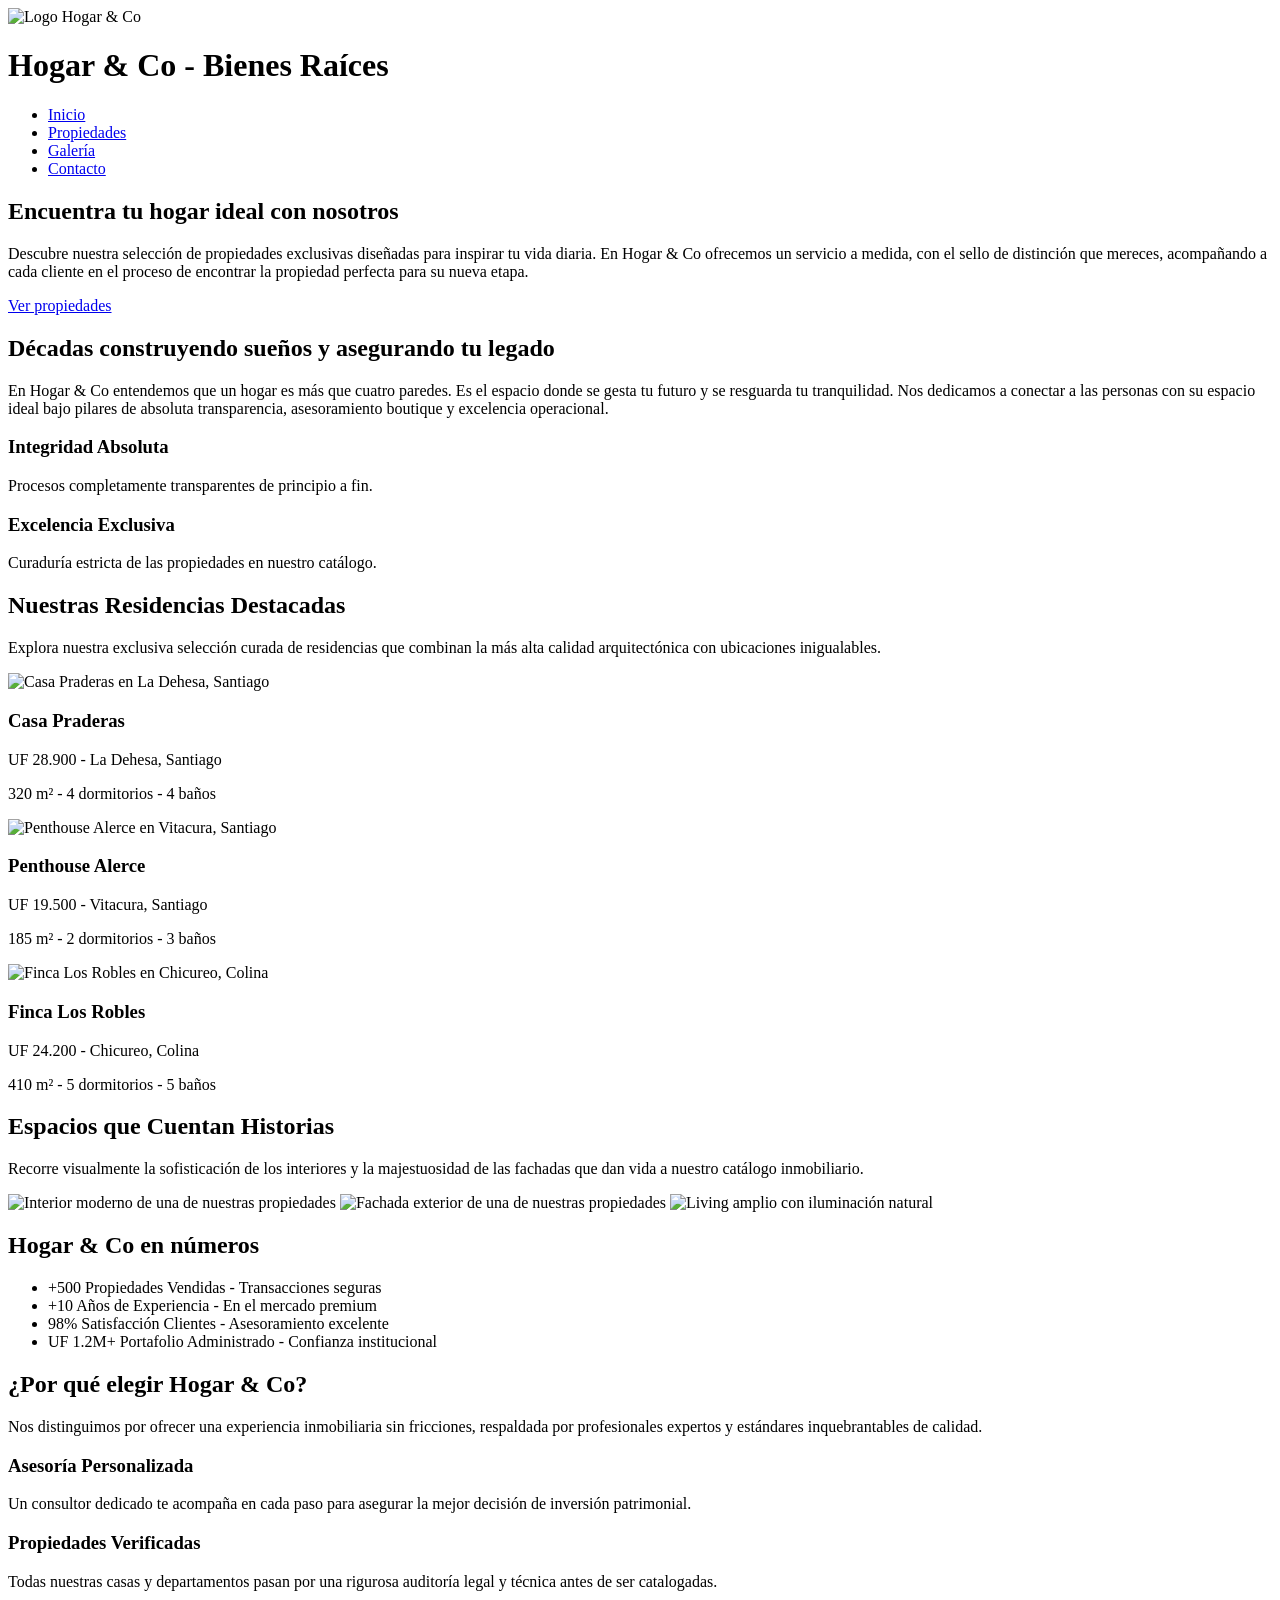
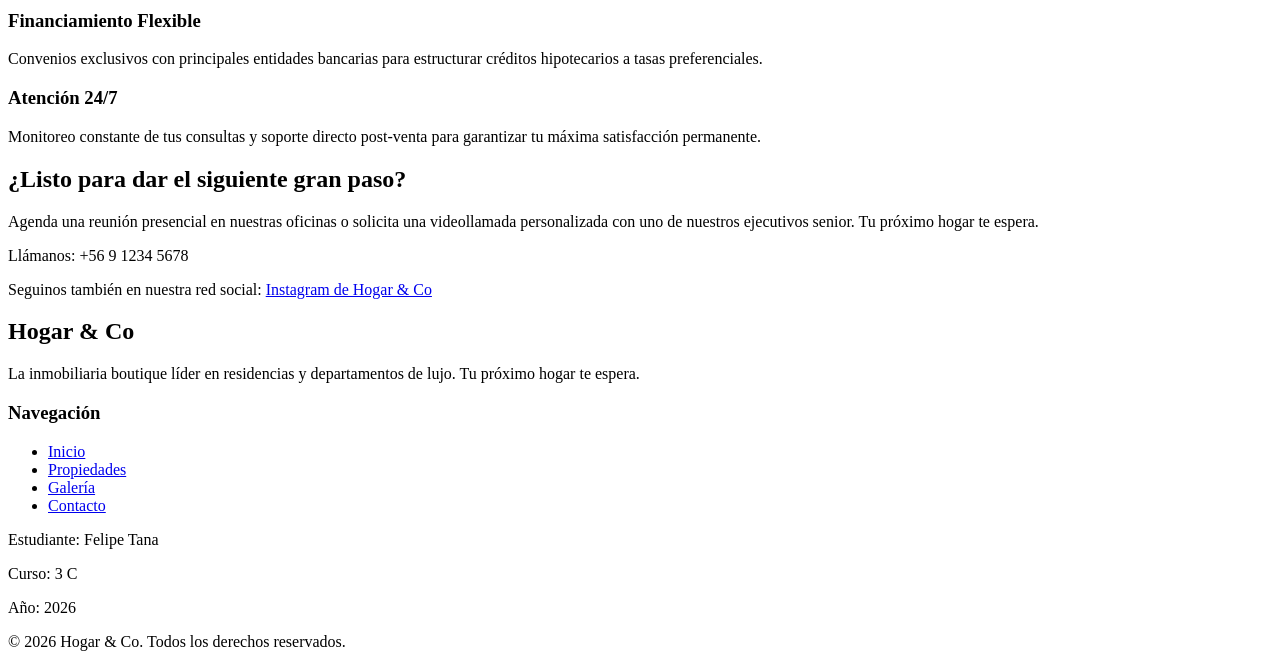
==== index.html @ 3e987c1f "Entrega 2" ====
<!DOCTYPE html>
<html lang="es">
<head>
  <meta charset="UTF-8">
  <meta name="viewport" content="width=device-width, initial-scale=1.0">
  <title>Hogar & Co | Inmobiliaria Boutique</title>
</head>
<body>

  <header>
    <img src="imagenes/logo.png" alt="Logo Hogar & Co">
    <h1>Hogar & Co - Bienes Raíces</h1>

    <nav>
      <ul>
        <li><a href="#presentacion">Inicio</a></li>
        <li><a href="#propiedades">Propiedades</a></li>
        <li><a href="#galeria">Galería</a></li>
        <li><a href="#contacto">Contacto</a></li>
      </ul>
    </nav>
  </header>

  <main>

    <section id="presentacion">
      <h2>Encuentra tu hogar ideal con nosotros</h2>
      <p>
        Descubre nuestra selección de propiedades exclusivas diseñadas para inspirar tu vida diaria.
        En Hogar & Co ofrecemos un servicio a medida, con el sello de distinción que mereces, acompañando
        a cada cliente en el proceso de encontrar la propiedad perfecta para su nueva etapa.
      </p>
      <a href="#propiedades">Ver propiedades</a>
    </section>

    <section id="sobre-nosotros">
      <h2>Décadas construyendo sueños y asegurando tu legado</h2>
      <p>
        En Hogar & Co entendemos que un hogar es más que cuatro paredes. Es el espacio donde se gesta
        tu futuro y se resguarda tu tranquilidad. Nos dedicamos a conectar a las personas con su espacio
        ideal bajo pilares de absoluta transparencia, asesoramiento boutique y excelencia operacional.
      </p>

      <h3>Integridad Absoluta</h3>
      <p>Procesos completamente transparentes de principio a fin.</p>

      <h3>Excelencia Exclusiva</h3>
      <p>Curaduría estricta de las propiedades en nuestro catálogo.</p>
    </section>

    <section id="propiedades">
      <h2>Nuestras Residencias Destacadas</h2>
      <p>Explora nuestra exclusiva selección curada de residencias que combinan la más alta calidad arquitectónica con ubicaciones inigualables.</p>

      <article>
        <img src="imagenes/casa-praderas.jpg" alt="Casa Praderas en La Dehesa, Santiago">
        <h3>Casa Praderas</h3>
        <p>UF 28.900 - La Dehesa, Santiago</p>
        <p>320 m² - 4 dormitorios - 4 baños</p>
      </article>

      <article>
        <img src="imagenes/penthouse-alerce.jpg" alt="Penthouse Alerce en Vitacura, Santiago">
        <h3>Penthouse Alerce</h3>
        <p>UF 19.500 - Vitacura, Santiago</p>
        <p>185 m² - 2 dormitorios - 3 baños</p>
      </article>

      <article>
        <img src="imagenes/finca-los-robles.jpg" alt="Finca Los Robles en Chicureo, Colina">
        <h3>Finca Los Robles</h3>
        <p>UF 24.200 - Chicureo, Colina</p>
        <p>410 m² - 5 dormitorios - 5 baños</p>
      </article>
    </section>

    <section id="galeria">
      <h2>Espacios que Cuentan Historias</h2>
      <p>Recorre visualmente la sofisticación de los interiores y la majestuosidad de las fachadas que dan vida a nuestro catálogo inmobiliario.</p>

      <img src="imagenes/interior-1.jpg" alt="Interior moderno de una de nuestras propiedades">

      <img src="imagenes/fachada-1.jpg" alt="Fachada exterior de una de nuestras propiedades">

      <img src="imagenes/living-1.jpg" alt="Living amplio con iluminación natural">
    </section>

    <section id="datos-destacados">
      <h2>Hogar & Co en números</h2>
      <ul>
        <li>+500 Propiedades Vendidas - Transacciones seguras</li>
        <li>+10 Años de Experiencia - En el mercado premium</li>
        <li>98% Satisfacción Clientes - Asesoramiento excelente</li>
        <li>UF 1.2M+ Portafolio Administrado - Confianza institucional</li>
      </ul>
    </section>

    <section id="por-que-elegirnos">
      <h2>¿Por qué elegir Hogar & Co?</h2>
      <p>Nos distinguimos por ofrecer una experiencia inmobiliaria sin fricciones, respaldada por profesionales expertos y estándares inquebrantables de calidad.</p>

      <h3>Asesoría Personalizada</h3>
      <p>Un consultor dedicado te acompaña en cada paso para asegurar la mejor decisión de inversión patrimonial.</p>

      <h3>Propiedades Verificadas</h3>
      <p>Todas nuestras casas y departamentos pasan por una rigurosa auditoría legal y técnica antes de ser catalogadas.</p>

      <h3>Financiamiento Flexible</h3>
      <p>Convenios exclusivos con principales entidades bancarias para estructurar créditos hipotecarios a tasas preferenciales.</p>

      <h3>Atención 24/7</h3>
      <p>Monitoreo constante de tus consultas y soporte directo post-venta para garantizar tu máxima satisfacción permanente.</p>
    </section>

    <section id="contacto">
      <h2>¿Listo para dar el siguiente gran paso?</h2>
      <p>Agenda una reunión presencial en nuestras oficinas o solicita una videollamada personalizada con uno de nuestros ejecutivos senior. Tu próximo hogar te espera.</p>
      <p>Llámanos: +56 9 1234 5678</p>

      <p>Seguinos también en nuestra red social: <a href="https://www.instagram.com" target="_blank">Instagram de Hogar & Co</a></p>
    </section>

  </main>

  <footer>
    <h2>Hogar & Co</h2>
    <p>La inmobiliaria boutique líder en residencias y departamentos de lujo. Tu próximo hogar te espera.</p>

    <nav>
      <h3>Navegación</h3>
      <ul>
        <li><a href="#presentacion">Inicio</a></li>
        <li><a href="#propiedades">Propiedades</a></li>
        <li><a href="#galeria">Galería</a></li>
        <li><a href="#contacto">Contacto</a></li>
      </ul>
    </nav>

    <p>Estudiante: Felipe Tana</p>
    <p>Curso: 3 C</p>
    <p>Año: 2026</p>

    <p>&copy; 2026 Hogar & Co. Todos los derechos reservados.</p>
  </footer>

</body>
</html>
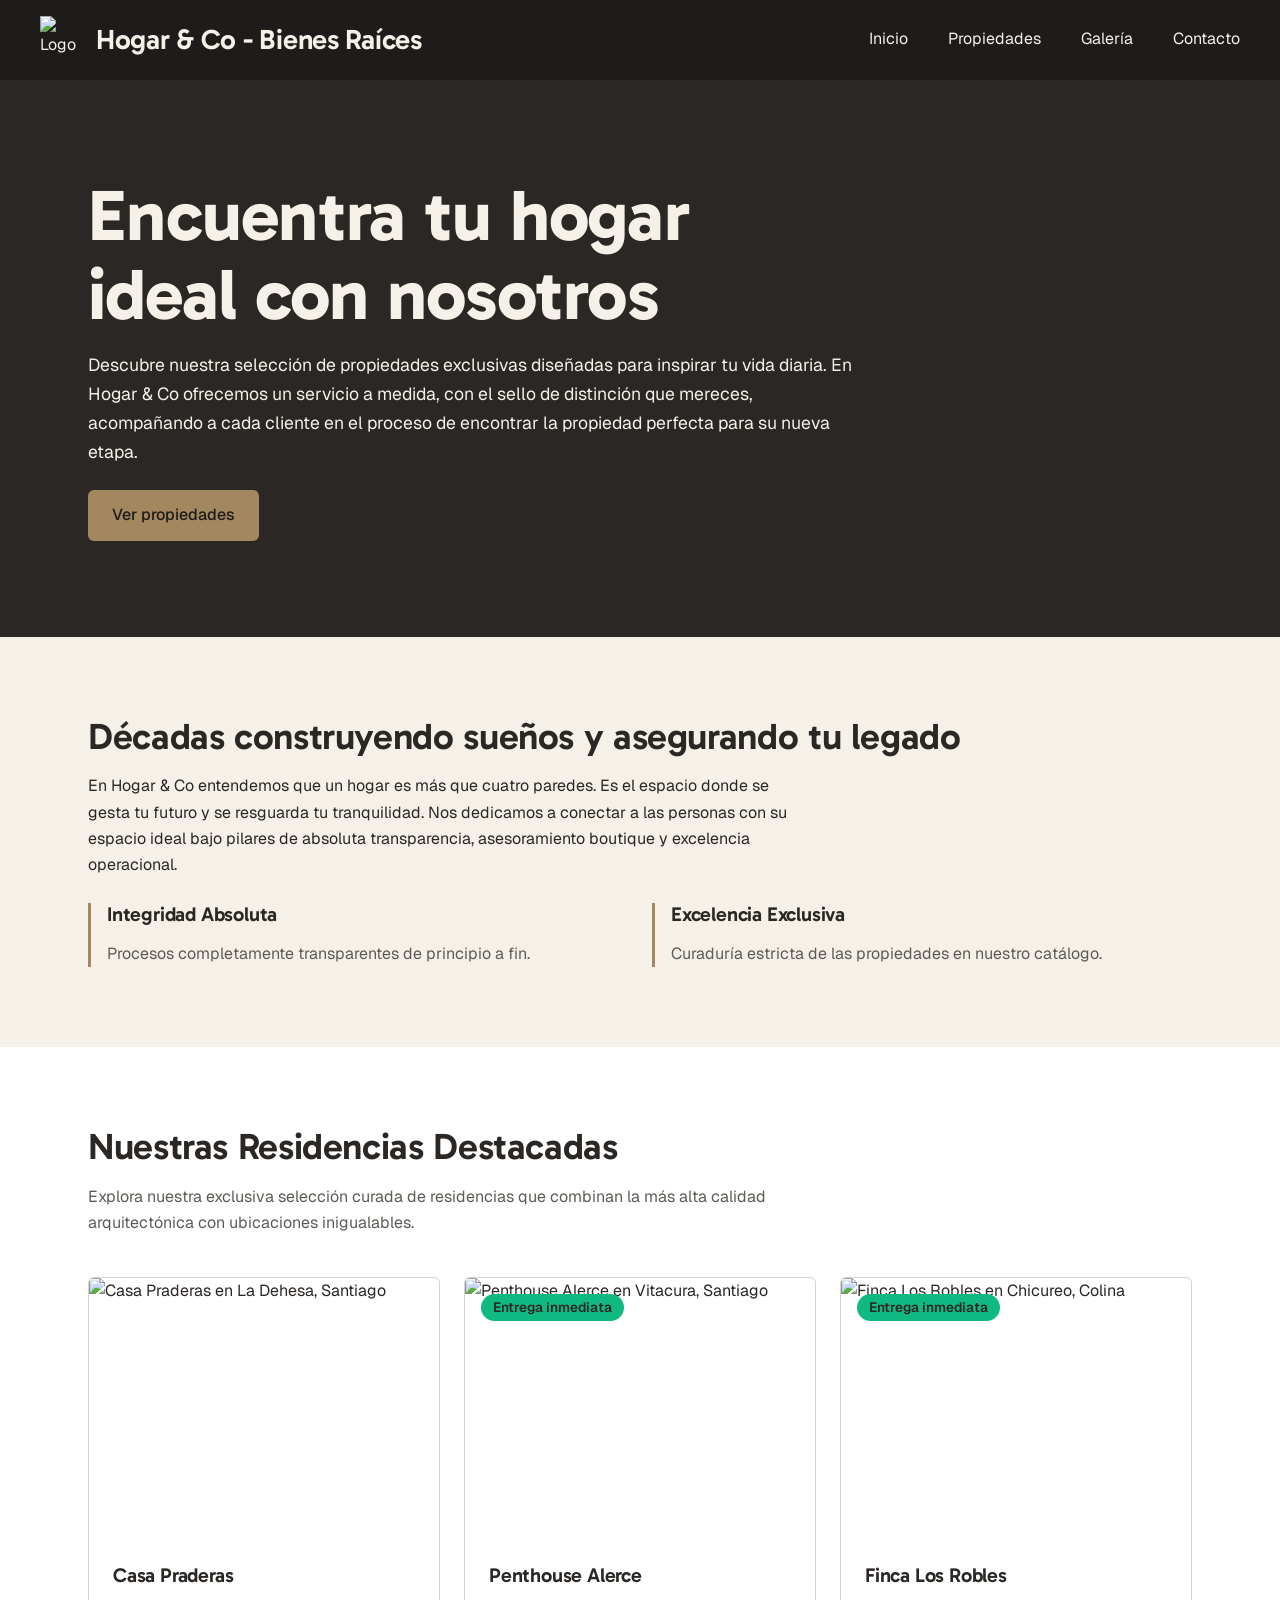
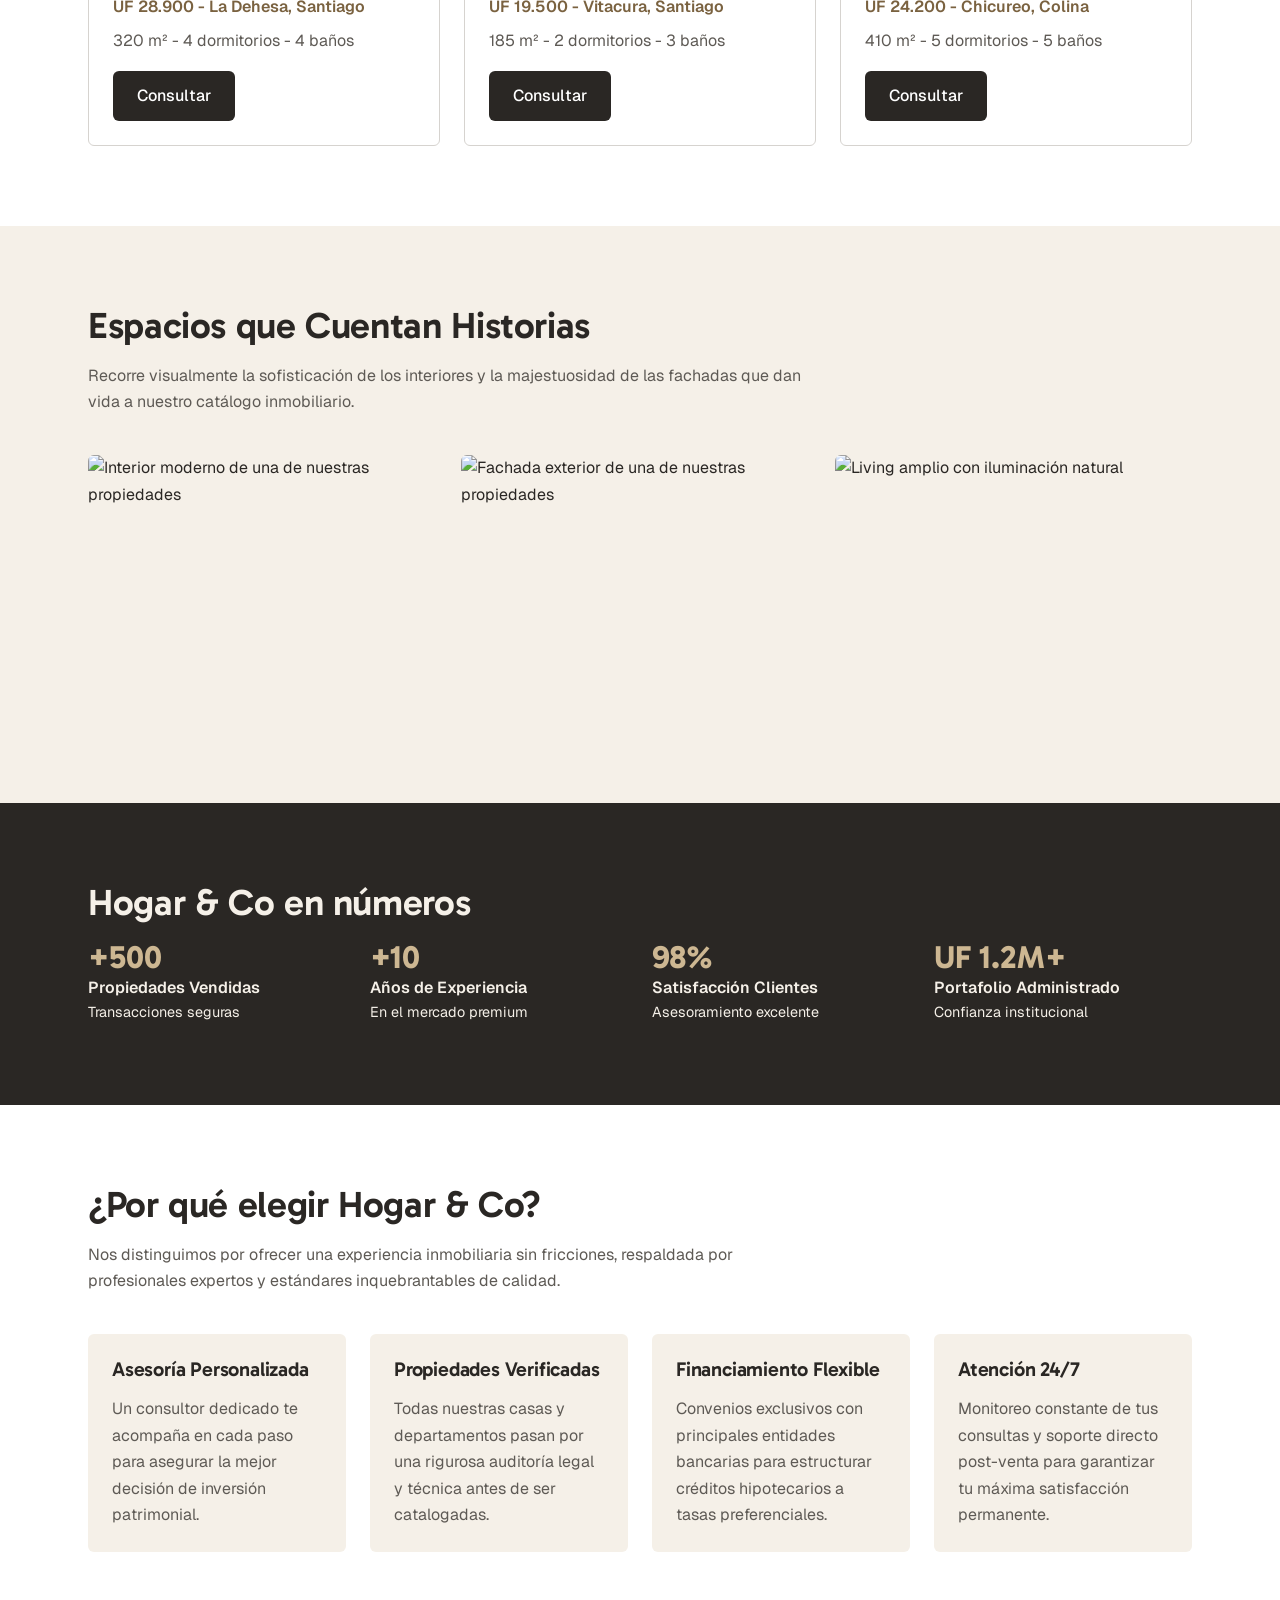
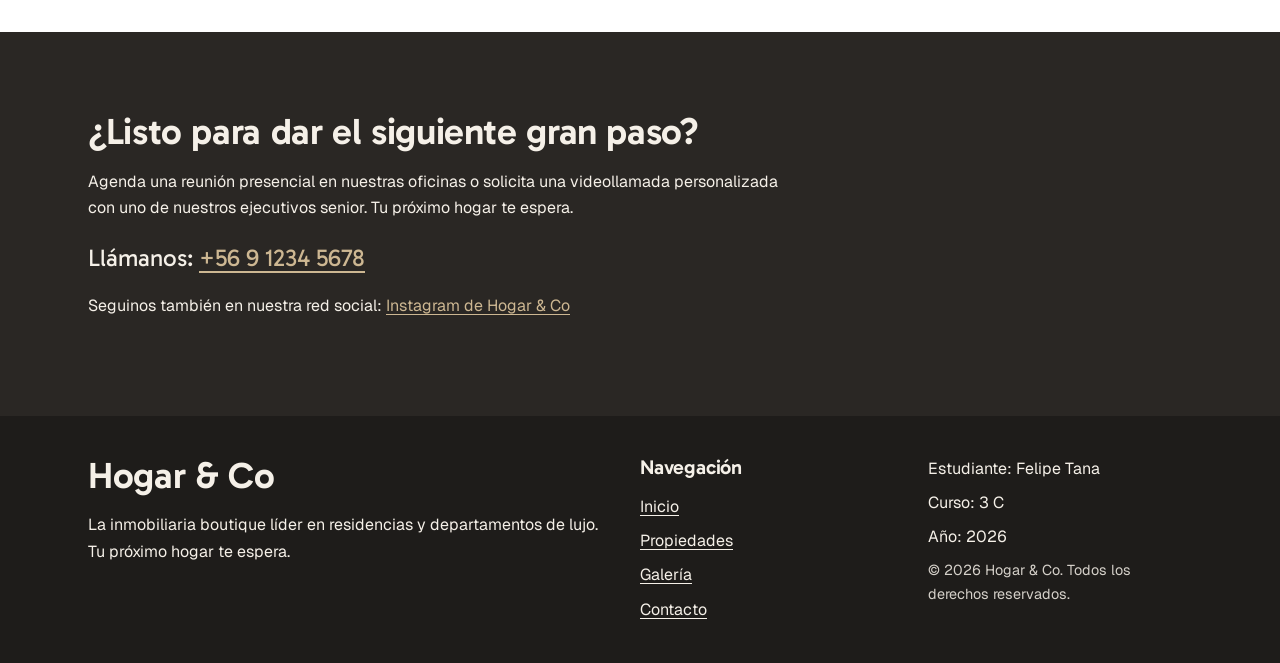
==== commit ad96449d: "Entrega 3 sitio web" ====
--- a/index.html
+++ b/index.html
@@ -4,143 +4,212 @@
   <meta charset="UTF-8">
   <meta name="viewport" content="width=device-width, initial-scale=1.0">
   <title>Hogar & Co | Inmobiliaria Boutique</title>
+  <link rel="stylesheet" href="styles.css">
 </head>
 <body>
 
-  <header>
-    <img src="imagenes/logo.png" alt="Logo Hogar & Co">
-    <h1>Hogar & Co - Bienes Raíces</h1>
-
-    <nav>
-      <ul>
-        <li><a href="#presentacion">Inicio</a></li>
-        <li><a href="#propiedades">Propiedades</a></li>
-        <li><a href="#galeria">Galería</a></li>
-        <li><a href="#contacto">Contacto</a></li>
+  <header class="site-header">
+    <div class="site-header__brand">
+      <img class="site-header__logo" src="imagenes/logo.png" alt="Logo Hogar & Co">
+      <h1 class="site-header__title">Hogar & Co - Bienes Raíces</h1>
+    </div>
+
+    <nav class="nav" aria-label="Principal">
+      <ul class="nav__list">
+        <li><a class="nav__link" href="#presentacion">Inicio</a></li>
+        <li><a class="nav__link" href="#propiedades">Propiedades</a></li>
+        <li><a class="nav__link" href="#galeria">Galería</a></li>
+        <li><a class="nav__link" href="#contacto">Contacto</a></li>
       </ul>
     </nav>
   </header>
 
   <main>
 
-    <section id="presentacion">
-      <h2>Encuentra tu hogar ideal con nosotros</h2>
-      <p>
-        Descubre nuestra selección de propiedades exclusivas diseñadas para inspirar tu vida diaria.
-        En Hogar & Co ofrecemos un servicio a medida, con el sello de distinción que mereces, acompañando
-        a cada cliente en el proceso de encontrar la propiedad perfecta para su nueva etapa.
-      </p>
-      <a href="#propiedades">Ver propiedades</a>
-    </section>
-
-    <section id="sobre-nosotros">
-      <h2>Décadas construyendo sueños y asegurando tu legado</h2>
-      <p>
-        En Hogar & Co entendemos que un hogar es más que cuatro paredes. Es el espacio donde se gesta
-        tu futuro y se resguarda tu tranquilidad. Nos dedicamos a conectar a las personas con su espacio
-        ideal bajo pilares de absoluta transparencia, asesoramiento boutique y excelencia operacional.
-      </p>
-
-      <h3>Integridad Absoluta</h3>
-      <p>Procesos completamente transparentes de principio a fin.</p>
-
-      <h3>Excelencia Exclusiva</h3>
-      <p>Curaduría estricta de las propiedades en nuestro catálogo.</p>
-    </section>
-
-    <section id="propiedades">
-      <h2>Nuestras Residencias Destacadas</h2>
-      <p>Explora nuestra exclusiva selección curada de residencias que combinan la más alta calidad arquitectónica con ubicaciones inigualables.</p>
-
-      <article>
-        <img src="imagenes/casa-praderas.jpg" alt="Casa Praderas en La Dehesa, Santiago">
-        <h3>Casa Praderas</h3>
-        <p>UF 28.900 - La Dehesa, Santiago</p>
-        <p>320 m² - 4 dormitorios - 4 baños</p>
-      </article>
-
-      <article>
-        <img src="imagenes/penthouse-alerce.jpg" alt="Penthouse Alerce en Vitacura, Santiago">
-        <h3>Penthouse Alerce</h3>
-        <p>UF 19.500 - Vitacura, Santiago</p>
-        <p>185 m² - 2 dormitorios - 3 baños</p>
-      </article>
-
-      <article>
-        <img src="imagenes/finca-los-robles.jpg" alt="Finca Los Robles en Chicureo, Colina">
-        <h3>Finca Los Robles</h3>
-        <p>UF 24.200 - Chicureo, Colina</p>
-        <p>410 m² - 5 dormitorios - 5 baños</p>
-      </article>
-    </section>
-
-    <section id="galeria">
-      <h2>Espacios que Cuentan Historias</h2>
-      <p>Recorre visualmente la sofisticación de los interiores y la majestuosidad de las fachadas que dan vida a nuestro catálogo inmobiliario.</p>
-
-      <img src="imagenes/interior-1.jpg" alt="Interior moderno de una de nuestras propiedades">
-
-      <img src="imagenes/fachada-1.jpg" alt="Fachada exterior de una de nuestras propiedades">
-
-      <img src="imagenes/living-1.jpg" alt="Living amplio con iluminación natural">
-    </section>
-
-    <section id="datos-destacados">
-      <h2>Hogar & Co en números</h2>
-      <ul>
-        <li>+500 Propiedades Vendidas - Transacciones seguras</li>
-        <li>+10 Años de Experiencia - En el mercado premium</li>
-        <li>98% Satisfacción Clientes - Asesoramiento excelente</li>
-        <li>UF 1.2M+ Portafolio Administrado - Confianza institucional</li>
-      </ul>
-    </section>
-
-    <section id="por-que-elegirnos">
-      <h2>¿Por qué elegir Hogar & Co?</h2>
-      <p>Nos distinguimos por ofrecer una experiencia inmobiliaria sin fricciones, respaldada por profesionales expertos y estándares inquebrantables de calidad.</p>
-
-      <h3>Asesoría Personalizada</h3>
-      <p>Un consultor dedicado te acompaña en cada paso para asegurar la mejor decisión de inversión patrimonial.</p>
-
-      <h3>Propiedades Verificadas</h3>
-      <p>Todas nuestras casas y departamentos pasan por una rigurosa auditoría legal y técnica antes de ser catalogadas.</p>
-
-      <h3>Financiamiento Flexible</h3>
-      <p>Convenios exclusivos con principales entidades bancarias para estructurar créditos hipotecarios a tasas preferenciales.</p>
-
-      <h3>Atención 24/7</h3>
-      <p>Monitoreo constante de tus consultas y soporte directo post-venta para garantizar tu máxima satisfacción permanente.</p>
-    </section>
-
-    <section id="contacto">
-      <h2>¿Listo para dar el siguiente gran paso?</h2>
-      <p>Agenda una reunión presencial en nuestras oficinas o solicita una videollamada personalizada con uno de nuestros ejecutivos senior. Tu próximo hogar te espera.</p>
-      <p>Llámanos: +56 9 1234 5678</p>
-
-      <p>Seguinos también en nuestra red social: <a href="https://www.instagram.com" target="_blank">Instagram de Hogar & Co</a></p>
+    <section class="hero" id="presentacion">
+      <div class="container">
+        <h2 class="hero__title">Encuentra tu hogar ideal con nosotros</h2>
+        <p class="hero__text">
+          Descubre nuestra selección de propiedades exclusivas diseñadas para inspirar tu vida diaria.
+          En Hogar & Co ofrecemos un servicio a medida, con el sello de distinción que mereces, acompañando
+          a cada cliente en el proceso de encontrar la propiedad perfecta para su nueva etapa.
+        </p>
+        <a class="btn btn--accent" href="#propiedades">Ver propiedades</a>
+      </div>
+    </section>
+
+    <section class="section" id="sobre-nosotros">
+      <div class="container">
+        <h2>Décadas construyendo sueños y asegurando tu legado</h2>
+        <p>
+          En Hogar & Co entendemos que un hogar es más que cuatro paredes. Es el espacio donde se gesta
+          tu futuro y se resguarda tu tranquilidad. Nos dedicamos a conectar a las personas con su espacio
+          ideal bajo pilares de absoluta transparencia, asesoramiento boutique y excelencia operacional.
+        </p>
+
+        <div class="values">
+          <div class="values__item">
+            <h3>Integridad Absoluta</h3>
+            <p>Procesos completamente transparentes de principio a fin.</p>
+          </div>
+          <div class="values__item">
+            <h3>Excelencia Exclusiva</h3>
+            <p>Curaduría estricta de las propiedades en nuestro catálogo.</p>
+          </div>
+        </div>
+      </div>
+    </section>
+
+    <section class="section section--alt" id="propiedades">
+      <div class="container">
+        <h2>Nuestras Residencias Destacadas</h2>
+        <p class="section__intro">Explora nuestra exclusiva selección curada de residencias que combinan la más alta calidad arquitectónica con ubicaciones inigualables.</p>
+
+        <div class="card-grid">
+          <article class="card">
+            <div class="card__media">
+              <img class="card__image" src="imagenes/casa-praderas.jpg" alt="Casa Praderas en La Dehesa, Santiago">
+            </div>
+            <div class="card__body">
+              <h3 class="card__title">Casa Praderas</h3>
+              <p class="card__price">UF 28.900 - La Dehesa, Santiago</p>
+              <p class="card__details">320 m² - 4 dormitorios - 4 baños</p>
+              <a class="btn card__link" href="#contacto">Consultar</a>
+            </div>
+          </article>
+
+          <article class="card">
+            <div class="card__media">
+              <img class="card__image" src="imagenes/penthouse-alerce.jpg" alt="Penthouse Alerce en Vitacura, Santiago">
+              <span class="badge">Entrega inmediata</span>
+            </div>
+            <div class="card__body">
+              <h3 class="card__title">Penthouse Alerce</h3>
+              <p class="card__price">UF 19.500 - Vitacura, Santiago</p>
+              <p class="card__details">185 m² - 2 dormitorios - 3 baños</p>
+              <a class="btn card__link" href="#contacto">Consultar</a>
+            </div>
+          </article>
+
+          <article class="card">
+            <div class="card__media">
+              <img class="card__image" src="imagenes/finca-los-robles.jpg" alt="Finca Los Robles en Chicureo, Colina">
+              <span class="badge">Entrega inmediata</span>
+            </div>
+            <div class="card__body">
+              <h3 class="card__title">Finca Los Robles</h3>
+              <p class="card__price">UF 24.200 - Chicureo, Colina</p>
+              <p class="card__details">410 m² - 5 dormitorios - 5 baños</p>
+              <a class="btn card__link" href="#contacto">Consultar</a>
+            </div>
+          </article>
+        </div>
+      </div>
+    </section>
+
+    <section class="section" id="galeria">
+      <div class="container">
+        <h2>Espacios que Cuentan Historias</h2>
+        <p class="section__intro">Recorre visualmente la sofisticación de los interiores y la majestuosidad de las fachadas que dan vida a nuestro catálogo inmobiliario.</p>
+
+        <div class="gallery">
+          <img class="gallery__image" src="imagenes/interior-1.jpg" alt="Interior moderno de una de nuestras propiedades">
+          <img class="gallery__image" src="imagenes/fachada-1.jpg" alt="Fachada exterior de una de nuestras propiedades">
+          <img class="gallery__image" src="imagenes/living-1.jpg" alt="Living amplio con iluminación natural">
+        </div>
+      </div>
+    </section>
+
+    <section class="section section--dark" id="datos-destacados">
+      <div class="container">
+        <h2>Hogar & Co en números</h2>
+        <ul class="stats">
+          <li>
+            <span class="stats__number">+500</span>
+            <span class="stats__label">Propiedades Vendidas</span>
+            <span class="stats__text">Transacciones seguras</span>
+          </li>
+          <li>
+            <span class="stats__number">+10</span>
+            <span class="stats__label">Años de Experiencia</span>
+            <span class="stats__text">En el mercado premium</span>
+          </li>
+          <li>
+            <span class="stats__number">98%</span>
+            <span class="stats__label">Satisfacción Clientes</span>
+            <span class="stats__text">Asesoramiento excelente</span>
+          </li>
+          <li>
+            <span class="stats__number">UF 1.2M+</span>
+            <span class="stats__label">Portafolio Administrado</span>
+            <span class="stats__text">Confianza institucional</span>
+          </li>
+        </ul>
+      </div>
+    </section>
+
+    <section class="section section--alt" id="por-que-elegirnos">
+      <div class="container">
+        <h2>¿Por qué elegir Hogar & Co?</h2>
+        <p class="section__intro">Nos distinguimos por ofrecer una experiencia inmobiliaria sin fricciones, respaldada por profesionales expertos y estándares inquebrantables de calidad.</p>
+
+        <div class="features">
+          <div class="features__item">
+            <h3>Asesoría Personalizada</h3>
+            <p>Un consultor dedicado te acompaña en cada paso para asegurar la mejor decisión de inversión patrimonial.</p>
+          </div>
+          <div class="features__item">
+            <h3>Propiedades Verificadas</h3>
+            <p>Todas nuestras casas y departamentos pasan por una rigurosa auditoría legal y técnica antes de ser catalogadas.</p>
+          </div>
+          <div class="features__item">
+            <h3>Financiamiento Flexible</h3>
+            <p>Convenios exclusivos con principales entidades bancarias para estructurar créditos hipotecarios a tasas preferenciales.</p>
+          </div>
+          <div class="features__item">
+            <h3>Atención 24/7</h3>
+            <p>Monitoreo constante de tus consultas y soporte directo post-venta para garantizar tu máxima satisfacción permanente.</p>
+          </div>
+        </div>
+      </div>
+    </section>
+
+    <section class="section section--dark" id="contacto">
+      <div class="container">
+        <h2>¿Listo para dar el siguiente gran paso?</h2>
+        <p>Agenda una reunión presencial en nuestras oficinas o solicita una videollamada personalizada con uno de nuestros ejecutivos senior. Tu próximo hogar te espera.</p>
+        <p class="contact__phone">Llámanos: <a href="tel:+56912345678">+56 9 1234 5678</a></p>
+
+        <p>Seguinos también en nuestra red social: <a href="https://www.instagram.com" target="_blank" rel="noopener">Instagram de Hogar & Co</a></p>
+      </div>
     </section>
 
   </main>
 
-  <footer>
-    <h2>Hogar & Co</h2>
-    <p>La inmobiliaria boutique líder en residencias y departamentos de lujo. Tu próximo hogar te espera.</p>
-
-    <nav>
-      <h3>Navegación</h3>
-      <ul>
-        <li><a href="#presentacion">Inicio</a></li>
-        <li><a href="#propiedades">Propiedades</a></li>
-        <li><a href="#galeria">Galería</a></li>
-        <li><a href="#contacto">Contacto</a></li>
-      </ul>
-    </nav>
-
-    <p>Estudiante: Felipe Tana</p>
-    <p>Curso: 3 C</p>
-    <p>Año: 2026</p>
-
-    <p>&copy; 2026 Hogar & Co. Todos los derechos reservados.</p>
+  <footer class="site-footer">
+    <div class="container site-footer__inner">
+      <div>
+        <h2>Hogar & Co</h2>
+        <p>La inmobiliaria boutique líder en residencias y departamentos de lujo. Tu próximo hogar te espera.</p>
+      </div>
+
+      <nav aria-label="Pie de página">
+        <h3>Navegación</h3>
+        <ul class="site-footer__list">
+          <li><a href="#presentacion">Inicio</a></li>
+          <li><a href="#propiedades">Propiedades</a></li>
+          <li><a href="#galeria">Galería</a></li>
+          <li><a href="#contacto">Contacto</a></li>
+        </ul>
+      </nav>
+
+      <div>
+        <p>Estudiante: Felipe Tana</p>
+        <p>Curso: 3 C</p>
+        <p>Año: 2026</p>
+        <p class="site-footer__copy">&copy; 2026 Hogar & Co. Todos los derechos reservados.</p>
+      </div>
+    </div>
   </footer>
 
 </body>
--- a/styles.css
+++ b/styles.css
@@ -0,0 +1,536 @@
+/* =========================================================
+   Hogar & Co | styles.css  (Entrega 2, mobile first)
+   Orden: 1. Variables  2. Base  3. Componentes  4. Secciones
+          5. Tablet (768px)  6. Escritorio (1024px)
+   ========================================================= */
+
+@import url("https://fonts.googleapis.com/css2?family=Gabarito:wght@500;600;700&family=Geist:wght@400;500;600&display=swap");
+
+/* ---------- 1. Variables ---------- */
+:root {
+  /* Colores principales */
+  --color-ink: #2a2724;            /* gris oscuro casi negro */
+  --color-ink-deep: #1e1c1a;       /* footer y texto sobre dorado */
+  --color-gold: #a3875f;           /* dorado apagado (acento) */
+  --color-gold-dark: #7a6240;      /* dorado para texto sobre fondo claro */
+  --color-gold-light: #cdb792;     /* dorado para texto sobre fondo oscuro */
+
+  /* Color de detalle (datos clave) */
+  --color-success: #10b981;        /* verde "Entrega inmediata" */
+
+  /* Escala de grises */
+  --gray-100: #f2f1ef;
+  --gray-300: #d6d3cf;
+  --gray-600: #5e5a55;
+
+  /* Fondos y texto */
+  --color-bg: #f5f0e8;             /* beige suave */
+  --color-surface: #ffffff;
+  --color-text: #2a2724;
+  --color-text-muted: var(--gray-600);
+  --color-text-on-dark: #f5f0e8;
+  --color-border: var(--gray-300);
+
+  /* Tipografías */
+  --font-heading: "Gabarito", "Trebuchet MS", system-ui, sans-serif;
+  --font-body: "Geist", system-ui, "Segoe UI", Arial, sans-serif;
+
+  /* Espaciados */
+  --space-xs: 0.5rem;
+  --space-sm: 1rem;
+  --space-md: 1.5rem;
+  --space-lg: 2.5rem;
+  --space-xl: 4rem;
+
+  /* Otros */
+  --radius: 0.375rem;
+  --shadow: 0 0.5rem 1.5rem rgba(42, 39, 36, 0.14);
+  --container: 72rem;
+  --transition: 0.2s ease;
+}
+
+/* ---------- 2. Base ---------- */
+*,
+*::before,
+*::after {
+  box-sizing: border-box;
+}
+
+html {
+  scroll-behavior: smooth;
+}
+
+body {
+  margin: 0;
+  font-family: var(--font-body);
+  font-size: 1rem;
+  line-height: 1.65;
+  color: var(--color-text);
+  background-color: var(--color-bg);
+}
+
+h1,
+h2,
+h3 {
+  font-family: var(--font-heading);
+  font-weight: 600;
+  line-height: 1.1;
+  letter-spacing: -0.01em;
+  margin: 0 0 var(--space-sm);
+  color: var(--color-ink);
+}
+
+h1 { font-size: 1.4rem; }
+h2 { font-size: 1.9rem; }
+h3 { font-size: 1.25rem; }
+
+p {
+  margin: 0 0 var(--space-sm);
+  max-width: 65ch;
+}
+
+ul {
+  margin: 0;
+  padding: 0;
+  list-style: none;
+}
+
+img {
+  display: block;
+  max-width: 100%;
+  height: auto;
+}
+
+a {
+  color: var(--color-ink);
+  text-underline-offset: 0.2em;
+  transition: color var(--transition);
+}
+
+a:hover {
+  color: var(--color-gold-dark);
+}
+
+a:focus-visible {
+  outline: 3px solid var(--color-gold);
+  outline-offset: 3px;
+}
+
+/* ---------- 3. Componentes reutilizables ---------- */
+
+/* Contenedor centrado */
+.container {
+  width: 100%;
+  max-width: var(--container);
+  margin-inline: auto;
+  padding-inline: var(--space-sm);
+}
+
+/* Secciones */
+.section {
+  padding-block: var(--space-xl);
+}
+
+.section--alt {
+  background-color: var(--color-surface);
+}
+
+.section--dark {
+  background-color: var(--color-ink);
+  color: var(--color-text-on-dark);
+}
+
+.section--dark h2,
+.section--dark h3 {
+  color: var(--color-text-on-dark);
+}
+
+.section--dark a:not(.btn) {
+  color: var(--color-gold-light);
+}
+
+.section--dark a:not(.btn):hover {
+  color: var(--color-surface);
+}
+
+.section__intro {
+  color: var(--color-text-muted);
+  margin-bottom: var(--space-lg);
+}
+
+.section--dark .section__intro {
+  color: var(--color-text-on-dark);
+}
+
+/* Botón (oscuro por defecto; variante dorada para fondos oscuros) */
+.btn {
+  display: inline-block;
+  padding: 0.75rem 1.5rem;
+  border-radius: var(--radius);
+  background-color: var(--color-ink);
+  color: var(--color-surface);
+  font-weight: 500;
+  text-decoration: none;
+  transition: background-color var(--transition), color var(--transition),
+    transform var(--transition), box-shadow var(--transition);
+}
+
+.btn:hover {
+  background-color: var(--color-gold);
+  color: var(--color-ink-deep);
+  transform: translateY(-2px);
+  box-shadow: var(--shadow);
+}
+
+.btn--accent {
+  background-color: var(--color-gold);
+  color: var(--color-ink-deep);
+}
+
+.btn--accent:hover {
+  background-color: var(--color-gold-light);
+}
+
+/* Tarjeta */
+.card {
+  display: flex;
+  flex-direction: column;
+  background-color: var(--color-surface);
+  border: 1px solid var(--color-border);
+  border-radius: var(--radius);
+  overflow: hidden;
+  transition: box-shadow var(--transition), transform var(--transition);
+}
+
+.card:hover {
+  box-shadow: var(--shadow);
+  transform: translateY(-4px);
+}
+
+.card__media {
+  position: relative;
+}
+
+.card__image {
+  width: 100%;
+  aspect-ratio: 4 / 3;
+  object-fit: cover;
+}
+
+/* Etiqueta verde para datos clave */
+.badge {
+  position: absolute;
+  top: var(--space-sm);
+  left: var(--space-sm);
+  padding: 0.25rem 0.75rem;
+  border-radius: 999px;
+  background-color: var(--color-success);
+  color: var(--color-ink);
+  font-size: 0.85rem;
+  font-weight: 600;
+  line-height: 1.4;
+}
+
+.card__body {
+  display: flex;
+  flex-direction: column;
+  flex: 1;
+  padding: var(--space-md);
+}
+
+.card__title {
+  margin-bottom: var(--space-xs);
+}
+
+.card__price {
+  margin-bottom: var(--space-xs);
+  font-weight: 600;
+  color: var(--color-gold-dark);
+}
+
+.card__details {
+  color: var(--color-text-muted);
+}
+
+.card__link {
+  margin-top: auto;
+  align-self: flex-start;
+}
+
+/* ---------- 4. Secciones ---------- */
+
+/* Header y menú (móvil: logo arriba, menú debajo) */
+.site-header {
+  display: flex;
+  flex-direction: column;
+  align-items: center;
+  gap: var(--space-sm);
+  padding: var(--space-sm);
+  background-color: var(--color-ink-deep);
+  color: var(--color-text-on-dark);
+}
+
+.site-header__brand {
+  display: flex;
+  align-items: center;
+  gap: var(--space-xs);
+}
+
+.site-header__logo {
+  width: 3rem;
+  height: 3rem;
+  object-fit: contain;
+}
+
+.site-header__title {
+  margin: 0;
+  color: var(--color-text-on-dark);
+}
+
+.nav__list {
+  display: flex;
+  flex-wrap: wrap;
+  justify-content: center;
+  gap: var(--space-xs) var(--space-md);
+}
+
+.nav__link {
+  display: inline-block;
+  padding: 0.25rem 0;
+  color: var(--color-text-on-dark);
+  text-decoration: none;
+  border-bottom: 2px solid transparent;
+  transition: border-color var(--transition), color var(--transition);
+}
+
+.nav__link:hover {
+  color: var(--color-gold-light);
+  border-bottom-color: var(--color-gold);
+}
+
+/* Presentación (hero) */
+.hero {
+  padding-block: var(--space-xl);
+  background-color: var(--color-ink);
+  color: var(--color-text-on-dark);
+}
+
+.hero__title {
+  font-size: 2.5rem;
+  font-weight: 700;
+  color: var(--color-text-on-dark);
+}
+
+.hero__text {
+  margin-bottom: var(--space-md);
+  font-size: 1.1rem;
+}
+
+/* Sobre nosotros */
+.values {
+  display: grid;
+  gap: var(--space-md);
+  margin-top: var(--space-md);
+}
+
+.values__item {
+  padding-left: var(--space-sm);
+  border-left: 3px solid var(--color-gold);
+}
+
+.values__item p {
+  margin: 0;
+  color: var(--color-text-muted);
+}
+
+/* Propiedades (tarjetas): 1 columna en móvil */
+.card-grid {
+  display: grid;
+  gap: var(--space-md);
+}
+
+/* Galería */
+.gallery {
+  display: grid;
+  gap: var(--space-sm);
+}
+
+.gallery__image {
+  width: 100%;
+  aspect-ratio: 4 / 3;
+  object-fit: cover;
+  border-radius: var(--radius);
+}
+
+/* Datos destacados */
+.stats {
+  display: grid;
+  grid-template-columns: repeat(2, 1fr);
+  gap: var(--space-md);
+}
+
+.stats__number {
+  display: block;
+  font-family: var(--font-heading);
+  font-size: 2rem;
+  font-weight: 700;
+  line-height: 1.1;
+  color: var(--color-gold-light);
+}
+
+.stats__label {
+  display: block;
+  font-weight: 600;
+}
+
+.stats__text {
+  display: block;
+  font-size: 0.9rem;
+}
+
+/* ¿Por qué elegirnos? */
+.features {
+  display: grid;
+  gap: var(--space-md);
+}
+
+.features__item {
+  padding: var(--space-md);
+  background-color: var(--color-bg);
+  border-radius: var(--radius);
+}
+
+.features__item p {
+  margin: 0;
+  color: var(--color-text-muted);
+}
+
+/* Contacto */
+.contact__phone {
+  font-family: var(--font-heading);
+  font-size: 1.5rem;
+}
+
+/* Footer */
+.site-footer {
+  padding-block: var(--space-lg);
+  background-color: var(--color-ink-deep);
+  color: var(--color-text-on-dark);
+}
+
+.site-footer__inner {
+  display: grid;
+  gap: var(--space-md);
+}
+
+.site-footer h2,
+.site-footer h3 {
+  color: var(--color-text-on-dark);
+}
+
+.site-footer p {
+  margin-bottom: var(--space-xs);
+}
+
+.site-footer__list {
+  display: grid;
+  gap: var(--space-xs);
+}
+
+.site-footer a {
+  color: var(--color-text-on-dark);
+}
+
+.site-footer a:hover {
+  color: var(--color-gold-light);
+}
+
+.site-footer__copy {
+  font-size: 0.9rem;
+  opacity: 0.85;
+}
+
+/* ---------- 5. Tablet (desde 768px) ---------- */
+@media (min-width: 768px) {
+  h1 { font-size: 1.75rem; }
+  h2 { font-size: 2.3rem; }
+
+  .container {
+    padding-inline: var(--space-md);
+  }
+
+  .section {
+    padding-block: 5rem;
+  }
+
+  .hero {
+    padding-block: 6rem;
+  }
+
+  .hero__title {
+    font-size: 3.5rem;
+    max-width: 18ch;
+  }
+
+  .values {
+    grid-template-columns: repeat(2, 1fr);
+  }
+
+  .card-grid {
+    grid-template-columns: repeat(2, 1fr);
+  }
+
+  .gallery {
+    grid-template-columns: repeat(3, 1fr);
+  }
+
+  .stats {
+    grid-template-columns: repeat(4, 1fr);
+  }
+
+  .features {
+    grid-template-columns: repeat(2, 1fr);
+  }
+
+  .site-footer__inner {
+    grid-template-columns: 2fr 1fr 1fr;
+  }
+}
+
+/* ---------- 6. Escritorio (desde 1024px) ---------- */
+@media (min-width: 1024px) {
+  /* Menú horizontal junto al logo */
+  .site-header {
+    flex-direction: row;
+    justify-content: space-between;
+    padding-inline: var(--space-lg);
+  }
+
+  .nav__list {
+    flex-wrap: nowrap;
+    gap: var(--space-lg);
+  }
+
+  .hero__title {
+    font-size: 4.5rem;
+  }
+
+  .card-grid {
+    grid-template-columns: repeat(3, 1fr);
+  }
+
+  .features {
+    grid-template-columns: repeat(4, 1fr);
+  }
+}
+
+/* Respeta a quienes prefieren menos movimiento */
+@media (prefers-reduced-motion: reduce) {
+  html {
+    scroll-behavior: auto;
+  }
+
+  * {
+    transition: none !important;
+  }
+}
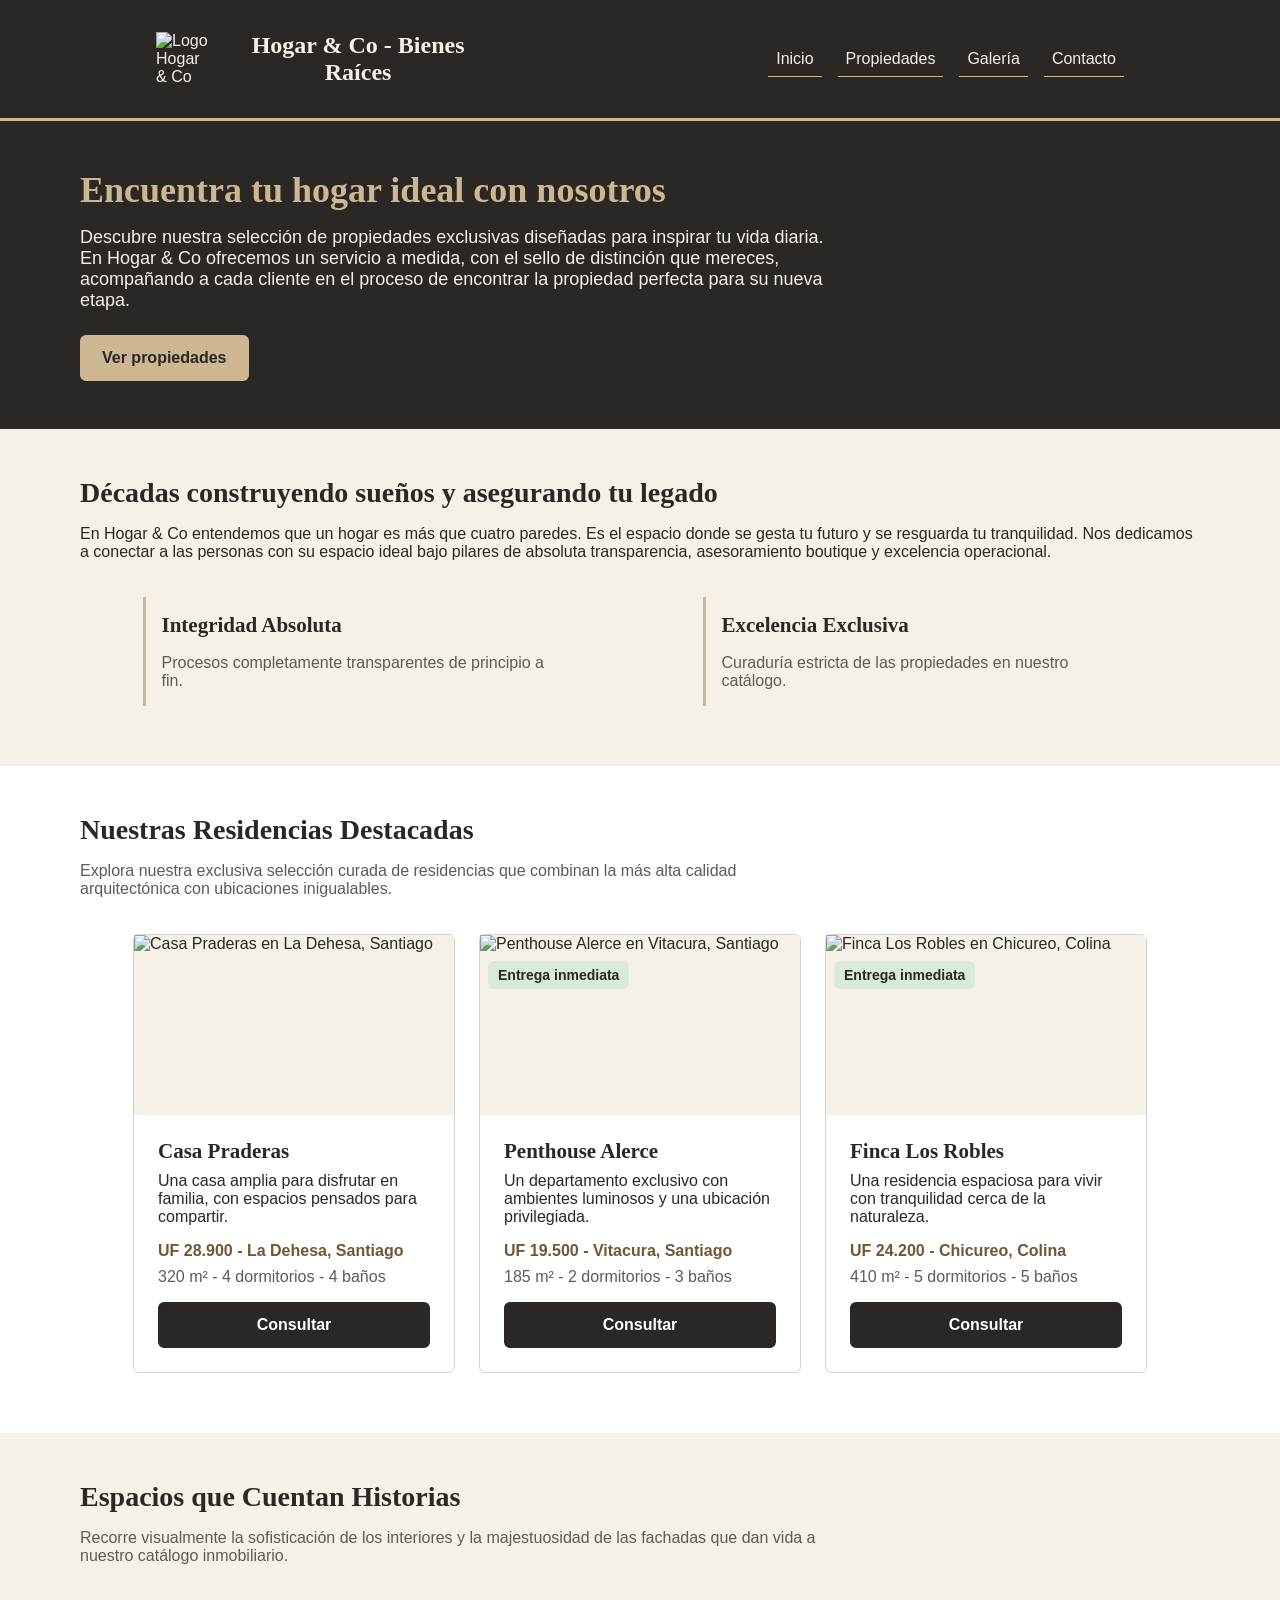
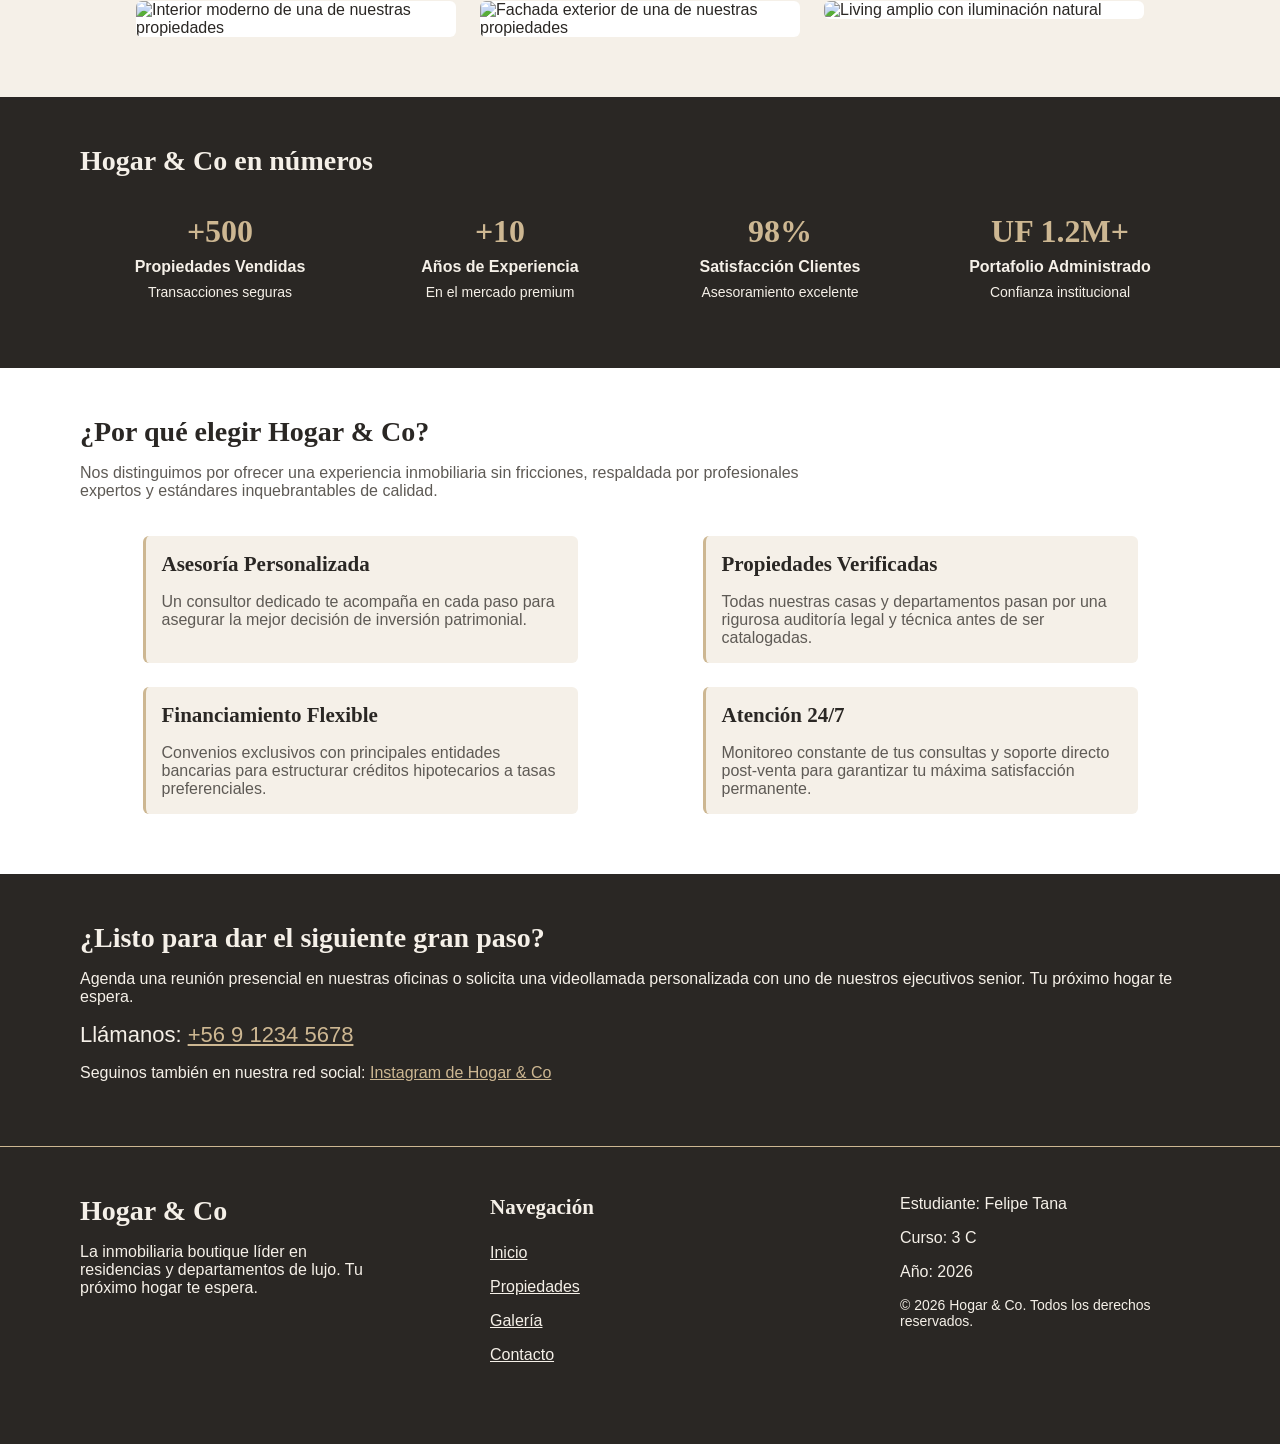
==== commit fae1f444: "entrega 3" ====
--- a/index.html
+++ b/index.html
@@ -65,44 +65,48 @@
         <h2>Nuestras Residencias Destacadas</h2>
         <p class="section__intro">Explora nuestra exclusiva selección curada de residencias que combinan la más alta calidad arquitectónica con ubicaciones inigualables.</p>
 
-        <div class="card-grid">
-          <article class="card">
+        <!-- Rutas de ejemplo: colocar las fotos con estos nombres dentro de imagenes/. -->
+        <div class="cards">
+          <div class="card">
             <div class="card__media">
               <img class="card__image" src="imagenes/casa-praderas.jpg" alt="Casa Praderas en La Dehesa, Santiago">
             </div>
             <div class="card__body">
               <h3 class="card__title">Casa Praderas</h3>
+              <p>Una casa amplia para disfrutar en familia, con espacios pensados para compartir.</p>
               <p class="card__price">UF 28.900 - La Dehesa, Santiago</p>
               <p class="card__details">320 m² - 4 dormitorios - 4 baños</p>
               <a class="btn card__link" href="#contacto">Consultar</a>
             </div>
-          </article>
-
-          <article class="card">
+          </div>
+
+          <div class="card">
             <div class="card__media">
               <img class="card__image" src="imagenes/penthouse-alerce.jpg" alt="Penthouse Alerce en Vitacura, Santiago">
               <span class="badge">Entrega inmediata</span>
             </div>
             <div class="card__body">
               <h3 class="card__title">Penthouse Alerce</h3>
+              <p>Un departamento exclusivo con ambientes luminosos y una ubicación privilegiada.</p>
               <p class="card__price">UF 19.500 - Vitacura, Santiago</p>
               <p class="card__details">185 m² - 2 dormitorios - 3 baños</p>
               <a class="btn card__link" href="#contacto">Consultar</a>
             </div>
-          </article>
-
-          <article class="card">
+          </div>
+
+          <div class="card">
             <div class="card__media">
               <img class="card__image" src="imagenes/finca-los-robles.jpg" alt="Finca Los Robles en Chicureo, Colina">
               <span class="badge">Entrega inmediata</span>
             </div>
             <div class="card__body">
               <h3 class="card__title">Finca Los Robles</h3>
+              <p>Una residencia espaciosa para vivir con tranquilidad cerca de la naturaleza.</p>
               <p class="card__price">UF 24.200 - Chicureo, Colina</p>
               <p class="card__details">410 m² - 5 dormitorios - 5 baños</p>
               <a class="btn card__link" href="#contacto">Consultar</a>
             </div>
-          </article>
+          </div>
         </div>
       </div>
     </section>
@@ -124,22 +128,22 @@
       <div class="container">
         <h2>Hogar & Co en números</h2>
         <ul class="stats">
-          <li>
+          <li class="stats__item">
             <span class="stats__number">+500</span>
             <span class="stats__label">Propiedades Vendidas</span>
             <span class="stats__text">Transacciones seguras</span>
           </li>
-          <li>
+          <li class="stats__item">
             <span class="stats__number">+10</span>
             <span class="stats__label">Años de Experiencia</span>
             <span class="stats__text">En el mercado premium</span>
           </li>
-          <li>
+          <li class="stats__item">
             <span class="stats__number">98%</span>
             <span class="stats__label">Satisfacción Clientes</span>
             <span class="stats__text">Asesoramiento excelente</span>
           </li>
-          <li>
+          <li class="stats__item">
             <span class="stats__number">UF 1.2M+</span>
             <span class="stats__label">Portafolio Administrado</span>
             <span class="stats__text">Confianza institucional</span>
@@ -178,9 +182,9 @@
       <div class="container">
         <h2>¿Listo para dar el siguiente gran paso?</h2>
         <p>Agenda una reunión presencial en nuestras oficinas o solicita una videollamada personalizada con uno de nuestros ejecutivos senior. Tu próximo hogar te espera.</p>
-        <p class="contact__phone">Llámanos: <a href="tel:+56912345678">+56 9 1234 5678</a></p>
-
-        <p>Seguinos también en nuestra red social: <a href="https://www.instagram.com" target="_blank" rel="noopener">Instagram de Hogar & Co</a></p>
+        <p class="contact__phone">Llámanos: <a class="contact__link" href="tel:+56912345678">+56 9 1234 5678</a></p>
+
+        <p>Seguinos también en nuestra red social: <a class="contact__link" href="https://www.instagram.com" target="_blank" rel="noopener noreferrer">Instagram de Hogar & Co</a></p>
       </div>
     </section>
 
@@ -188,22 +192,22 @@
 
   <footer class="site-footer">
     <div class="container site-footer__inner">
-      <div>
+      <div class="site-footer__column">
         <h2>Hogar & Co</h2>
         <p>La inmobiliaria boutique líder en residencias y departamentos de lujo. Tu próximo hogar te espera.</p>
       </div>
 
-      <nav aria-label="Pie de página">
+      <nav class="site-footer__column" aria-label="Pie de página">
         <h3>Navegación</h3>
         <ul class="site-footer__list">
-          <li><a href="#presentacion">Inicio</a></li>
-          <li><a href="#propiedades">Propiedades</a></li>
-          <li><a href="#galeria">Galería</a></li>
-          <li><a href="#contacto">Contacto</a></li>
+          <li><a class="site-footer__link" href="#presentacion">Inicio</a></li>
+          <li><a class="site-footer__link" href="#propiedades">Propiedades</a></li>
+          <li><a class="site-footer__link" href="#galeria">Galería</a></li>
+          <li><a class="site-footer__link" href="#contacto">Contacto</a></li>
         </ul>
       </nav>
 
-      <div>
+      <div class="site-footer__column">
         <p>Estudiante: Felipe Tana</p>
         <p>Curso: 3 C</p>
         <p>Año: 2026</p>
--- a/styles.css
+++ b/styles.css
@@ -1,98 +1,55 @@
-/* =========================================================
-   Hogar & Co | styles.css  (Entrega 2, mobile first)
-   Orden: 1. Variables  2. Base  3. Componentes  4. Secciones
-          5. Tablet (768px)  6. Escritorio (1024px)
-   ========================================================= */
-
-@import url("https://fonts.googleapis.com/css2?family=Gabarito:wght@500;600;700&family=Geist:wght@400;500;600&display=swap");
-
-/* ---------- 1. Variables ---------- */
+/* Hogar & Co - Entrega 2
+   Estilos limitados a los temas de los seis PDF proporcionados.
+   Adaptación fluida con Flexbox; no se utilizan media queries.
+*/
+
+/* 1. Variables: colores, tipografías y espaciados. */
 :root {
-  /* Colores principales */
-  --color-ink: #2a2724;            /* gris oscuro casi negro */
-  --color-ink-deep: #1e1c1a;       /* footer y texto sobre dorado */
-  --color-gold: #a3875f;           /* dorado apagado (acento) */
-  --color-gold-dark: #7a6240;      /* dorado para texto sobre fondo claro */
-  --color-gold-light: #cdb792;     /* dorado para texto sobre fondo oscuro */
-
-  /* Color de detalle (datos clave) */
-  --color-success: #10b981;        /* verde "Entrega inmediata" */
-
-  /* Escala de grises */
-  --gray-100: #f2f1ef;
-  --gray-300: #d6d3cf;
-  --gray-600: #5e5a55;
-
-  /* Fondos y texto */
-  --color-bg: #f5f0e8;             /* beige suave */
-  --color-surface: #ffffff;
-  --color-text: #2a2724;
-  --color-text-muted: var(--gray-600);
-  --color-text-on-dark: #f5f0e8;
-  --color-border: var(--gray-300);
-
-  /* Tipografías */
-  --font-heading: "Gabarito", "Trebuchet MS", system-ui, sans-serif;
-  --font-body: "Geist", system-ui, "Segoe UI", Arial, sans-serif;
-
-  /* Espaciados */
-  --space-xs: 0.5rem;
-  --space-sm: 1rem;
-  --space-md: 1.5rem;
-  --space-lg: 2.5rem;
-  --space-xl: 4rem;
-
-  /* Otros */
-  --radius: 0.375rem;
-  --shadow: 0 0.5rem 1.5rem rgba(42, 39, 36, 0.14);
-  --container: 72rem;
-  --transition: 0.2s ease;
-}
-
-/* ---------- 2. Base ---------- */
-*,
-*::before,
-*::after {
-  box-sizing: border-box;
-}
-
-html {
-  scroll-behavior: smooth;
-}
-
+  --color-principal: #2a2724;
+  --color-secundario: #725735;
+  --color-acento: #cdb792;
+  --color-fondo: #f5f0e8;
+  --color-superficie: #ffffff;
+  --color-texto: #2a2724;
+  --color-texto-suave: #5e5a55;
+  --color-texto-claro: #f5f0e8;
+  --color-borde: #d6d3cf;
+  --color-etiqueta: #d8eadc;
+  --fuente-titulos: Georgia, 'Times New Roman', serif;
+  --fuente-texto: Arial, Helvetica, sans-serif;
+  --espacio-pequeno: 8px;
+  --espacio-medio: 16px;
+  --espacio-grande: 24px;
+  --espacio-seccion: 48px;
+}
+
+/* 2. Base: herencia, selectores de etiqueta y modelo de cajas. */
 body {
   margin: 0;
-  font-family: var(--font-body);
-  font-size: 1rem;
-  line-height: 1.65;
-  color: var(--color-text);
-  background-color: var(--color-bg);
-}
-
-h1,
-h2,
-h3 {
-  font-family: var(--font-heading);
-  font-weight: 600;
-  line-height: 1.1;
-  letter-spacing: -0.01em;
-  margin: 0 0 var(--space-sm);
-  color: var(--color-ink);
-}
-
-h1 { font-size: 1.4rem; }
-h2 { font-size: 1.9rem; }
-h3 { font-size: 1.25rem; }
+  font-family: var(--fuente-texto);
+  font-size: 16px;
+  color: var(--color-texto);
+  background-color: var(--color-fondo);
+}
+
+h1, h2, h3 {
+  margin: 0 0 var(--espacio-medio);
+  font-family: var(--fuente-titulos);
+  font-weight: bold;
+}
+
+h1 { font-size: 24px; }
+h2 { font-size: 28px; }
+h3 { font-size: 21px; }
 
 p {
-  margin: 0 0 var(--space-sm);
-  max-width: 65ch;
+  margin: 0 0 var(--espacio-medio);
 }
 
 ul {
   margin: 0;
   padding: 0;
-  list-style: none;
+  list-style-type: none;
 }
 
 img {
@@ -102,435 +59,293 @@
 }
 
 a {
-  color: var(--color-ink);
-  text-underline-offset: 0.2em;
-  transition: color var(--transition);
-}
-
-a:hover {
-  color: var(--color-gold-dark);
-}
-
-a:focus-visible {
-  outline: 3px solid var(--color-gold);
-  outline-offset: 3px;
-}
-
-/* ---------- 3. Componentes reutilizables ---------- */
-
-/* Contenedor centrado */
+  color: var(--color-secundario);
+}
+
+/* El contenedor deja espacio lateral incluso en teléfonos. */
 .container {
-  width: 100%;
-  max-width: var(--container);
-  margin-inline: auto;
-  padding-inline: var(--space-sm);
-}
-
-/* Secciones */
+  width: 92%;
+  max-width: 1120px;
+  margin: 0 auto;
+}
+
 .section {
-  padding-block: var(--space-xl);
+  padding: var(--espacio-seccion) 0;
 }
 
 .section--alt {
-  background-color: var(--color-surface);
+  background-color: var(--color-superficie);
 }
 
 .section--dark {
-  background-color: var(--color-ink);
-  color: var(--color-text-on-dark);
-}
-
-.section--dark h2,
-.section--dark h3 {
-  color: var(--color-text-on-dark);
-}
-
-.section--dark a:not(.btn) {
-  color: var(--color-gold-light);
-}
-
-.section--dark a:not(.btn):hover {
-  color: var(--color-surface);
+  background-color: var(--color-principal);
+  color: var(--color-texto-claro);
 }
 
 .section__intro {
-  color: var(--color-text-muted);
-  margin-bottom: var(--space-lg);
-}
-
-.section--dark .section__intro {
-  color: var(--color-text-on-dark);
-}
-
-/* Botón (oscuro por defecto; variante dorada para fondos oscuros) */
+  max-width: 760px;
+  margin-bottom: var(--espacio-grande);
+  color: var(--color-texto-suave);
+}
+
+/* 3. Encabezado y navegación.
+   Los elementos saltan de fila cuando no hay espacio suficiente.
+   En pantallas amplias, los enlaces quedan en una fila horizontal. */
+.site-header {
+  display: flex;
+  flex-wrap: wrap;
+  align-items: center;
+  justify-content: space-around;
+  padding: var(--espacio-medio);
+  color: var(--color-texto-claro);
+  background-color: var(--color-principal);
+  border-bottom: 3px solid var(--color-acento);
+}
+
+.site-header__brand {
+  display: flex;
+  flex-wrap: wrap;
+  align-items: center;
+  justify-content: center;
+  max-width: 100%;
+  margin: var(--espacio-pequeno) 0;
+}
+
+.site-header__logo {
+  width: 56px;
+  margin: var(--espacio-pequeno);
+}
+
+.site-header__title {
+  max-width: 260px;
+  margin: var(--espacio-pequeno);
+  text-align: center;
+}
+
+.nav__list {
+  display: flex;
+  flex-wrap: wrap;
+  justify-content: center;
+}
+
+.nav__link {
+  display: inline-block;
+  margin: var(--espacio-pequeno);
+  padding: var(--espacio-pequeno);
+  color: var(--color-texto-claro);
+  text-decoration: none;
+  border-bottom: 1px solid var(--color-acento);
+}
+
+/* 4. Presentación y enlaces con aspecto de botón. */
+.hero {
+  padding: var(--espacio-seccion) 0;
+  color: var(--color-texto-claro);
+  background-color: var(--color-principal);
+}
+
+.hero__title {
+  max-width: 700px;
+  font-size: 36px;
+  color: var(--color-acento);
+}
+
+.hero__text {
+  max-width: 760px;
+  margin-bottom: var(--espacio-grande);
+  font-size: 18px;
+}
+
 .btn {
   display: inline-block;
-  padding: 0.75rem 1.5rem;
-  border-radius: var(--radius);
-  background-color: var(--color-ink);
-  color: var(--color-surface);
-  font-weight: 500;
+  padding: 12px 20px;
+  border: 2px solid var(--color-principal);
+  border-radius: 6px;
+  background-color: var(--color-principal);
+  color: var(--color-superficie);
+  font-weight: bold;
   text-decoration: none;
-  transition: background-color var(--transition), color var(--transition),
-    transform var(--transition), box-shadow var(--transition);
-}
-
-.btn:hover {
-  background-color: var(--color-gold);
-  color: var(--color-ink-deep);
-  transform: translateY(-2px);
-  box-shadow: var(--shadow);
+  cursor: pointer;
 }
 
 .btn--accent {
-  background-color: var(--color-gold);
-  color: var(--color-ink-deep);
-}
-
-.btn--accent:hover {
-  background-color: var(--color-gold-light);
-}
-
-/* Tarjeta */
+  border: 2px solid var(--color-acento);
+  background-color: var(--color-acento);
+  color: var(--color-principal);
+}
+
+/* 5. Valores y características: Flexbox sin Grid ni cálculos. */
+.values, .features {
+  display: flex;
+  flex-wrap: wrap;
+  justify-content: space-around;
+  margin-top: var(--espacio-grande);
+}
+
+.values__item, .features__item {
+  width: 400px;
+  max-width: 80%;
+  margin: 12px;
+  padding: var(--espacio-medio);
+  border-left: 3px solid var(--color-acento);
+}
+
+.features__item {
+  background-color: var(--color-fondo);
+  border-radius: 6px;
+}
+
+.values__item p, .features__item p {
+  margin: 0;
+  color: var(--color-texto-suave);
+}
+
+/* 6. Tres tarjetas: una por fila en móvil, varias cuando caben.
+   El ancho máximo limita cada tarjeta al espacio disponible.
+   Los márgenes separan los elementos, sin utilizar gap. */
+.cards {
+  display: flex;
+  flex-wrap: wrap;
+  justify-content: center;
+  align-items: stretch;
+}
+
 .card {
   display: flex;
   flex-direction: column;
-  background-color: var(--color-surface);
-  border: 1px solid var(--color-border);
-  border-radius: var(--radius);
-  overflow: hidden;
-  transition: box-shadow var(--transition), transform var(--transition);
-}
-
-.card:hover {
-  box-shadow: var(--shadow);
-  transform: translateY(-4px);
+  width: 320px;
+  max-width: 90%;
+  margin: 12px;
+  border: 1px solid var(--color-borde);
+  border-radius: 6px;
+  background-color: var(--color-superficie);
 }
 
 .card__media {
-  position: relative;
+  min-height: 180px;
+  background-color: var(--color-fondo);
 }
 
 .card__image {
   width: 100%;
-  aspect-ratio: 4 / 3;
-  object-fit: cover;
-}
-
-/* Etiqueta verde para datos clave */
+  height: auto;
+}
+
 .badge {
-  position: absolute;
-  top: var(--space-sm);
-  left: var(--space-sm);
-  padding: 0.25rem 0.75rem;
-  border-radius: 999px;
-  background-color: var(--color-success);
-  color: var(--color-ink);
-  font-size: 0.85rem;
-  font-weight: 600;
-  line-height: 1.4;
+  display: inline-block;
+  margin: var(--espacio-pequeno);
+  padding: 6px 10px;
+  border-radius: 6px;
+  background-color: var(--color-etiqueta);
+  color: var(--color-principal);
+  font-size: 14px;
+  font-weight: bold;
 }
 
 .card__body {
   display: flex;
   flex-direction: column;
-  flex: 1;
-  padding: var(--space-md);
-}
-
-.card__title {
-  margin-bottom: var(--space-xs);
+  padding: var(--espacio-grande);
+}
+
+.card__title, .card__price {
+  margin-bottom: var(--espacio-pequeno);
 }
 
 .card__price {
-  margin-bottom: var(--space-xs);
-  font-weight: 600;
-  color: var(--color-gold-dark);
+  color: var(--color-secundario);
+  font-weight: bold;
 }
 
 .card__details {
-  color: var(--color-text-muted);
+  color: var(--color-texto-suave);
 }
 
 .card__link {
-  margin-top: auto;
-  align-self: flex-start;
-}
-
-/* ---------- 4. Secciones ---------- */
-
-/* Header y menú (móvil: logo arriba, menú debajo) */
-.site-header {
-  display: flex;
-  flex-direction: column;
-  align-items: center;
-  gap: var(--space-sm);
-  padding: var(--space-sm);
-  background-color: var(--color-ink-deep);
-  color: var(--color-text-on-dark);
-}
-
-.site-header__brand {
-  display: flex;
-  align-items: center;
-  gap: var(--space-xs);
-}
-
-.site-header__logo {
-  width: 3rem;
-  height: 3rem;
-  object-fit: contain;
-}
-
-.site-header__title {
-  margin: 0;
-  color: var(--color-text-on-dark);
-}
-
-.nav__list {
-  display: flex;
-  flex-wrap: wrap;
+  text-align: center;
+}
+
+/* 7. Galería: se conserva la proporción original de cada imagen.
+   Reemplazar las rutas de ejemplo indicadas en el HTML. */
+.gallery {
+  display: flex;
+  flex-wrap: wrap;
+  align-items: flex-start;
   justify-content: center;
-  gap: var(--space-xs) var(--space-md);
-}
-
-.nav__link {
-  display: inline-block;
-  padding: 0.25rem 0;
-  color: var(--color-text-on-dark);
-  text-decoration: none;
-  border-bottom: 2px solid transparent;
-  transition: border-color var(--transition), color var(--transition);
-}
-
-.nav__link:hover {
-  color: var(--color-gold-light);
-  border-bottom-color: var(--color-gold);
-}
-
-/* Presentación (hero) */
-.hero {
-  padding-block: var(--space-xl);
-  background-color: var(--color-ink);
-  color: var(--color-text-on-dark);
-}
-
-.hero__title {
-  font-size: 2.5rem;
-  font-weight: 700;
-  color: var(--color-text-on-dark);
-}
-
-.hero__text {
-  margin-bottom: var(--space-md);
-  font-size: 1.1rem;
-}
-
-/* Sobre nosotros */
-.values {
-  display: grid;
-  gap: var(--space-md);
-  margin-top: var(--space-md);
-}
-
-.values__item {
-  padding-left: var(--space-sm);
-  border-left: 3px solid var(--color-gold);
-}
-
-.values__item p {
-  margin: 0;
-  color: var(--color-text-muted);
-}
-
-/* Propiedades (tarjetas): 1 columna en móvil */
-.card-grid {
-  display: grid;
-  gap: var(--space-md);
-}
-
-/* Galería */
-.gallery {
-  display: grid;
-  gap: var(--space-sm);
 }
 
 .gallery__image {
-  width: 100%;
-  aspect-ratio: 4 / 3;
-  object-fit: cover;
-  border-radius: var(--radius);
-}
-
-/* Datos destacados */
+  width: 320px;
+  max-width: 90%;
+  height: auto;
+  margin: 12px;
+  border-radius: 6px;
+  background-color: var(--color-superficie);
+}
+
+/* 8. Cifras y contacto. */
 .stats {
-  display: grid;
-  grid-template-columns: repeat(2, 1fr);
-  gap: var(--space-md);
+  display: flex;
+  flex-wrap: wrap;
+  justify-content: space-around;
+  margin-top: var(--espacio-grande);
+}
+
+.stats__item {
+  width: 220px;
+  max-width: 90%;
+  margin: 12px;
+  text-align: center;
+}
+
+.stats__number, .stats__label, .stats__text {
+  display: block;
+  margin-bottom: var(--espacio-pequeno);
 }
 
 .stats__number {
-  display: block;
-  font-family: var(--font-heading);
-  font-size: 2rem;
-  font-weight: 700;
-  line-height: 1.1;
-  color: var(--color-gold-light);
-}
-
-.stats__label {
-  display: block;
-  font-weight: 600;
-}
-
-.stats__text {
-  display: block;
-  font-size: 0.9rem;
-}
-
-/* ¿Por qué elegirnos? */
-.features {
-  display: grid;
-  gap: var(--space-md);
-}
-
-.features__item {
-  padding: var(--space-md);
-  background-color: var(--color-bg);
-  border-radius: var(--radius);
-}
-
-.features__item p {
-  margin: 0;
-  color: var(--color-text-muted);
-}
-
-/* Contacto */
+  font-family: var(--fuente-titulos);
+  font-size: 32px;
+  font-weight: bold;
+  color: var(--color-acento);
+}
+
+.stats__label { font-weight: bold; }
+.stats__text { font-size: 14px; }
+
 .contact__phone {
-  font-family: var(--font-heading);
-  font-size: 1.5rem;
-}
-
-/* Footer */
+  font-size: 22px;
+}
+
+.contact__link {
+  display: inline-block;
+  color: var(--color-acento);
+}
+
+/* 9. Pie de página: las columnas se acomodan con flex-wrap. */
 .site-footer {
-  padding-block: var(--space-lg);
-  background-color: var(--color-ink-deep);
-  color: var(--color-text-on-dark);
+  padding: var(--espacio-seccion) 0;
+  border-top: 1px solid var(--color-acento);
+  background-color: var(--color-principal);
+  color: var(--color-texto-claro);
 }
 
 .site-footer__inner {
-  display: grid;
-  gap: var(--space-md);
-}
-
-.site-footer h2,
-.site-footer h3 {
-  color: var(--color-text-on-dark);
-}
-
-.site-footer p {
-  margin-bottom: var(--space-xs);
-}
-
-.site-footer__list {
-  display: grid;
-  gap: var(--space-xs);
-}
-
-.site-footer a {
-  color: var(--color-text-on-dark);
-}
-
-.site-footer a:hover {
-  color: var(--color-gold-light);
-}
-
-.site-footer__copy {
-  font-size: 0.9rem;
-  opacity: 0.85;
-}
-
-/* ---------- 5. Tablet (desde 768px) ---------- */
-@media (min-width: 768px) {
-  h1 { font-size: 1.75rem; }
-  h2 { font-size: 2.3rem; }
-
-  .container {
-    padding-inline: var(--space-md);
-  }
-
-  .section {
-    padding-block: 5rem;
-  }
-
-  .hero {
-    padding-block: 6rem;
-  }
-
-  .hero__title {
-    font-size: 3.5rem;
-    max-width: 18ch;
-  }
-
-  .values {
-    grid-template-columns: repeat(2, 1fr);
-  }
-
-  .card-grid {
-    grid-template-columns: repeat(2, 1fr);
-  }
-
-  .gallery {
-    grid-template-columns: repeat(3, 1fr);
-  }
-
-  .stats {
-    grid-template-columns: repeat(4, 1fr);
-  }
-
-  .features {
-    grid-template-columns: repeat(2, 1fr);
-  }
-
-  .site-footer__inner {
-    grid-template-columns: 2fr 1fr 1fr;
-  }
-}
-
-/* ---------- 6. Escritorio (desde 1024px) ---------- */
-@media (min-width: 1024px) {
-  /* Menú horizontal junto al logo */
-  .site-header {
-    flex-direction: row;
-    justify-content: space-between;
-    padding-inline: var(--space-lg);
-  }
-
-  .nav__list {
-    flex-wrap: nowrap;
-    gap: var(--space-lg);
-  }
-
-  .hero__title {
-    font-size: 4.5rem;
-  }
-
-  .card-grid {
-    grid-template-columns: repeat(3, 1fr);
-  }
-
-  .features {
-    grid-template-columns: repeat(4, 1fr);
-  }
-}
-
-/* Respeta a quienes prefieren menos movimiento */
-@media (prefers-reduced-motion: reduce) {
-  html {
-    scroll-behavior: auto;
-  }
-
-  * {
-    transition: none !important;
-  }
-}
+  display: flex;
+  flex-wrap: wrap;
+  justify-content: space-between;
+}
+
+.site-footer__column {
+  width: 300px;
+  max-width: 100%;
+  margin: 0 0 var(--espacio-grande);
+}
+
+.site-footer__link {
+  display: inline-block;
+  padding: var(--espacio-pequeno) 0;
+  color: var(--color-texto-claro);
+}
+
+.site-footer__copy { font-size: 14px; }
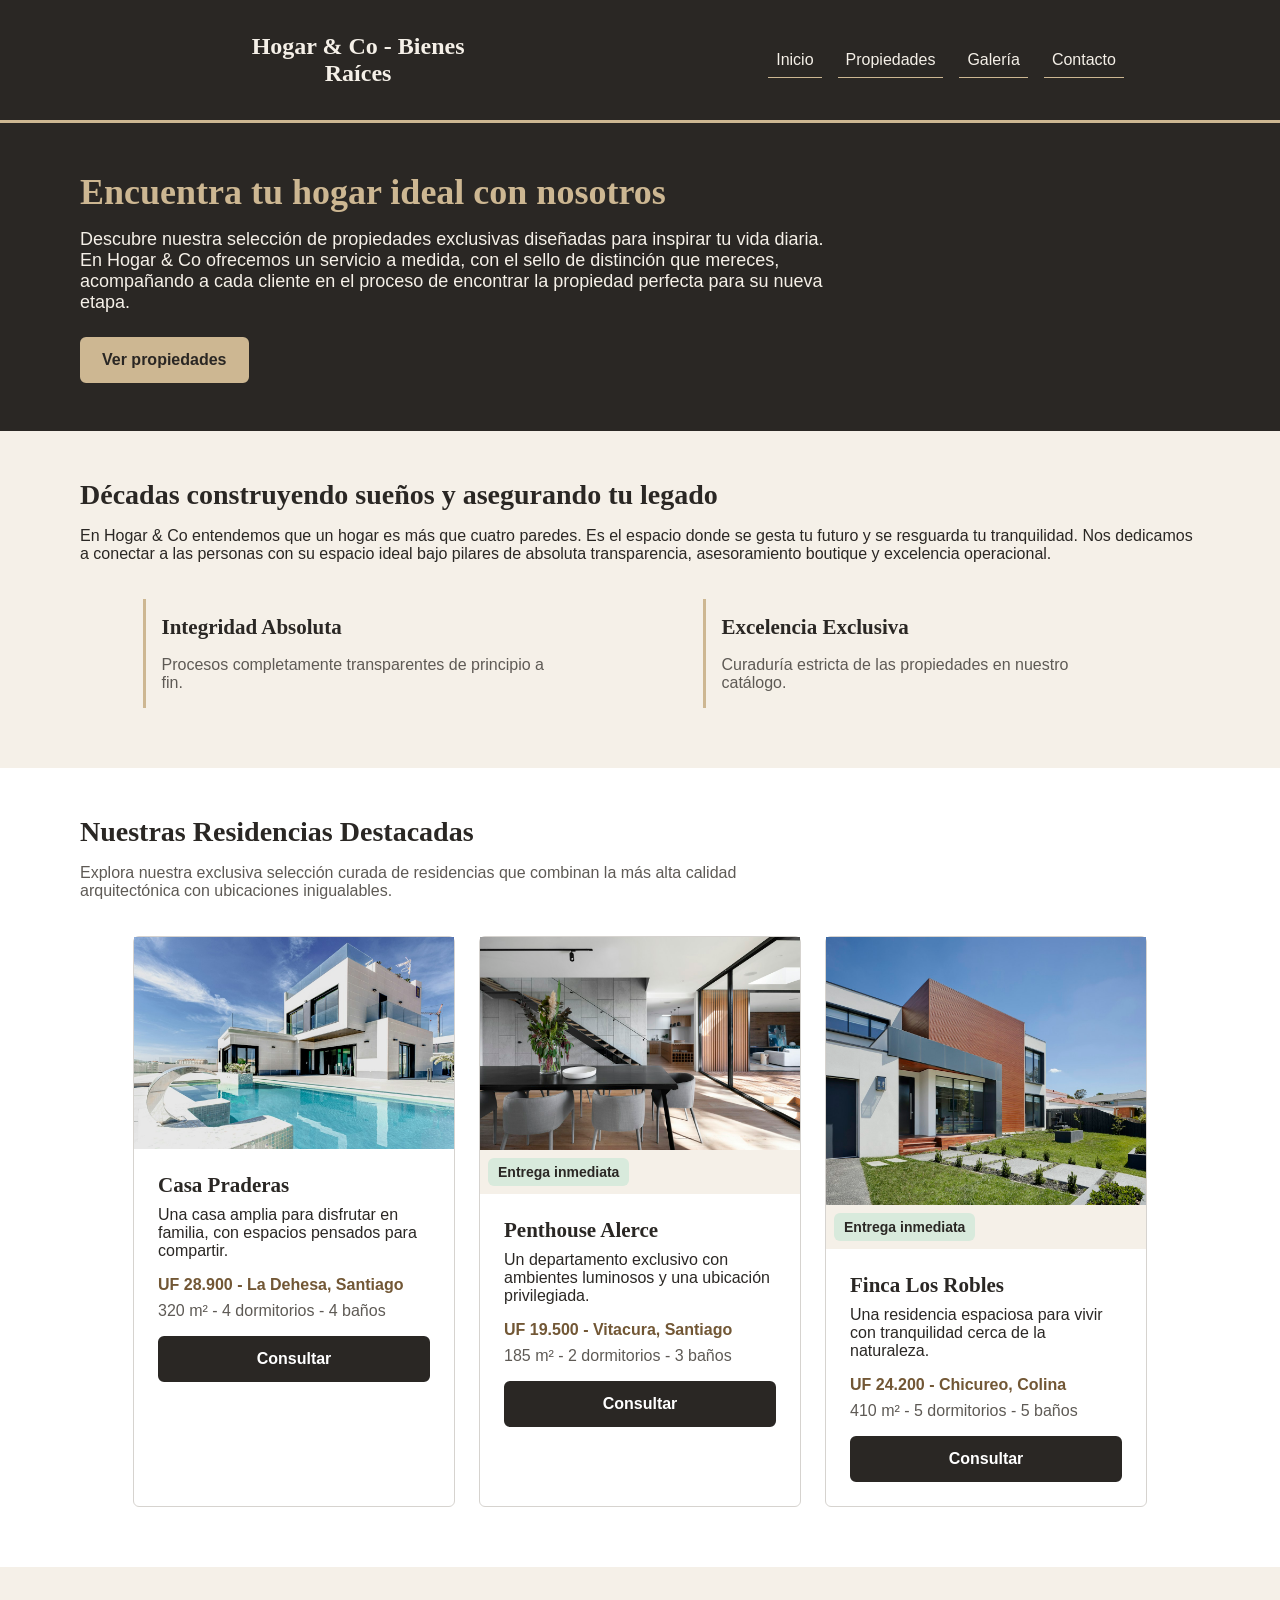
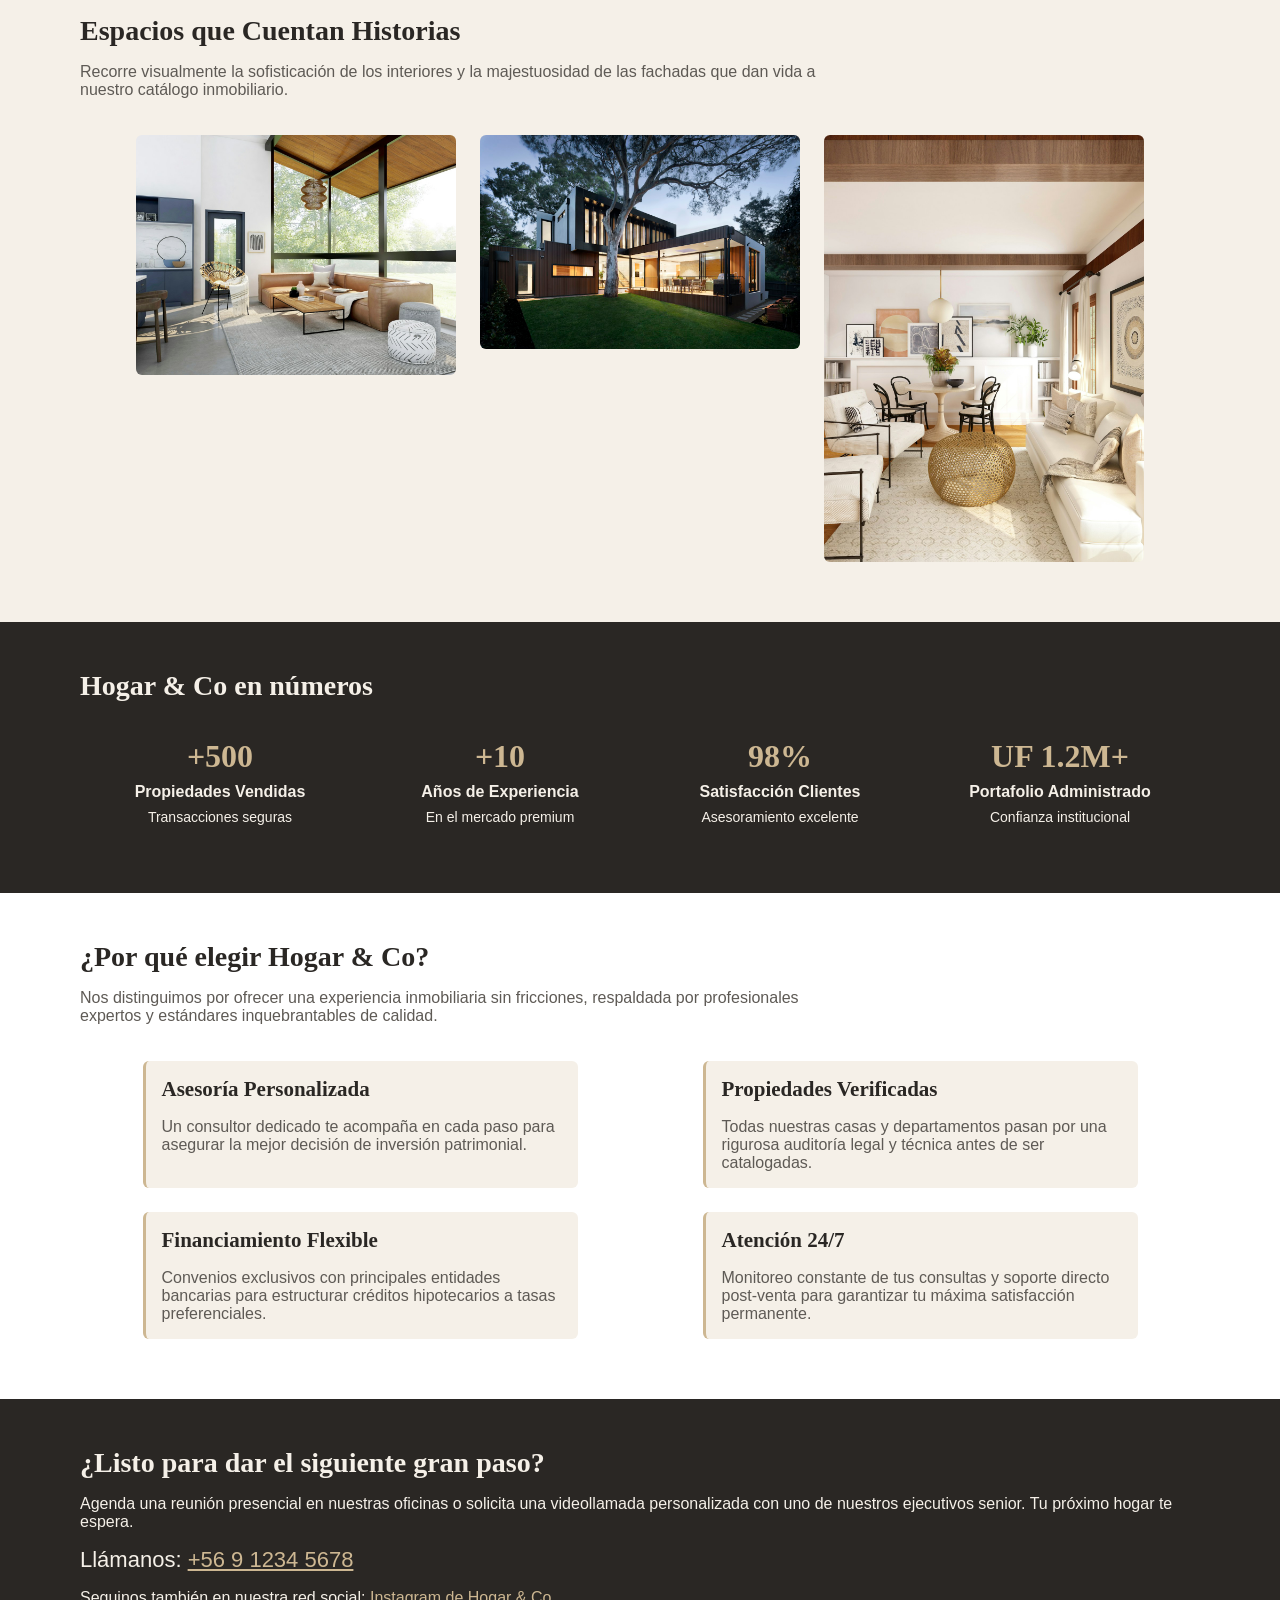
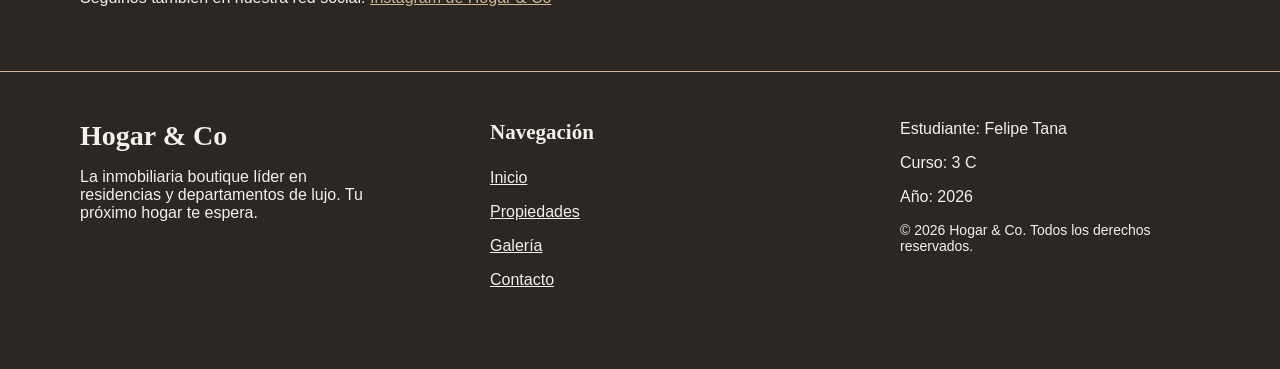
==== commit 07c536ab: "entrega 3, fotos" ====
--- a/index.html
+++ b/index.html
@@ -10,7 +10,8 @@
 
   <header class="site-header">
     <div class="site-header__brand">
-      <img class="site-header__logo" src="imagenes/logo.png" alt="Logo Hogar & Co">
+      <!-- Espacio reservado para agregar el logo más adelante. -->
+      <div class="site-header__logo"></div>
       <h1 class="site-header__title">Hogar & Co - Bienes Raíces</h1>
     </div>
 
@@ -65,7 +66,7 @@
         <h2>Nuestras Residencias Destacadas</h2>
         <p class="section__intro">Explora nuestra exclusiva selección curada de residencias que combinan la más alta calidad arquitectónica con ubicaciones inigualables.</p>
 
-        <!-- Rutas de ejemplo: colocar las fotos con estos nombres dentro de imagenes/. -->
+        <!-- Fotografías guardadas en imagenes/. Fuentes en imagenes/FUENTES.md. -->
         <div class="cards">
           <div class="card">
             <div class="card__media">
--- a/styles.css
+++ b/styles.css
@@ -113,6 +113,7 @@
 
 .site-header__logo {
   width: 56px;
+  height: 56px;
   margin: var(--espacio-pequeno);
 }
 
@@ -266,7 +267,7 @@
 }
 
 /* 7. Galería: se conserva la proporción original de cada imagen.
-   Reemplazar las rutas de ejemplo indicadas en el HTML. */
+   Las fotografías están guardadas localmente en imagenes/. */
 .gallery {
   display: flex;
   flex-wrap: wrap;
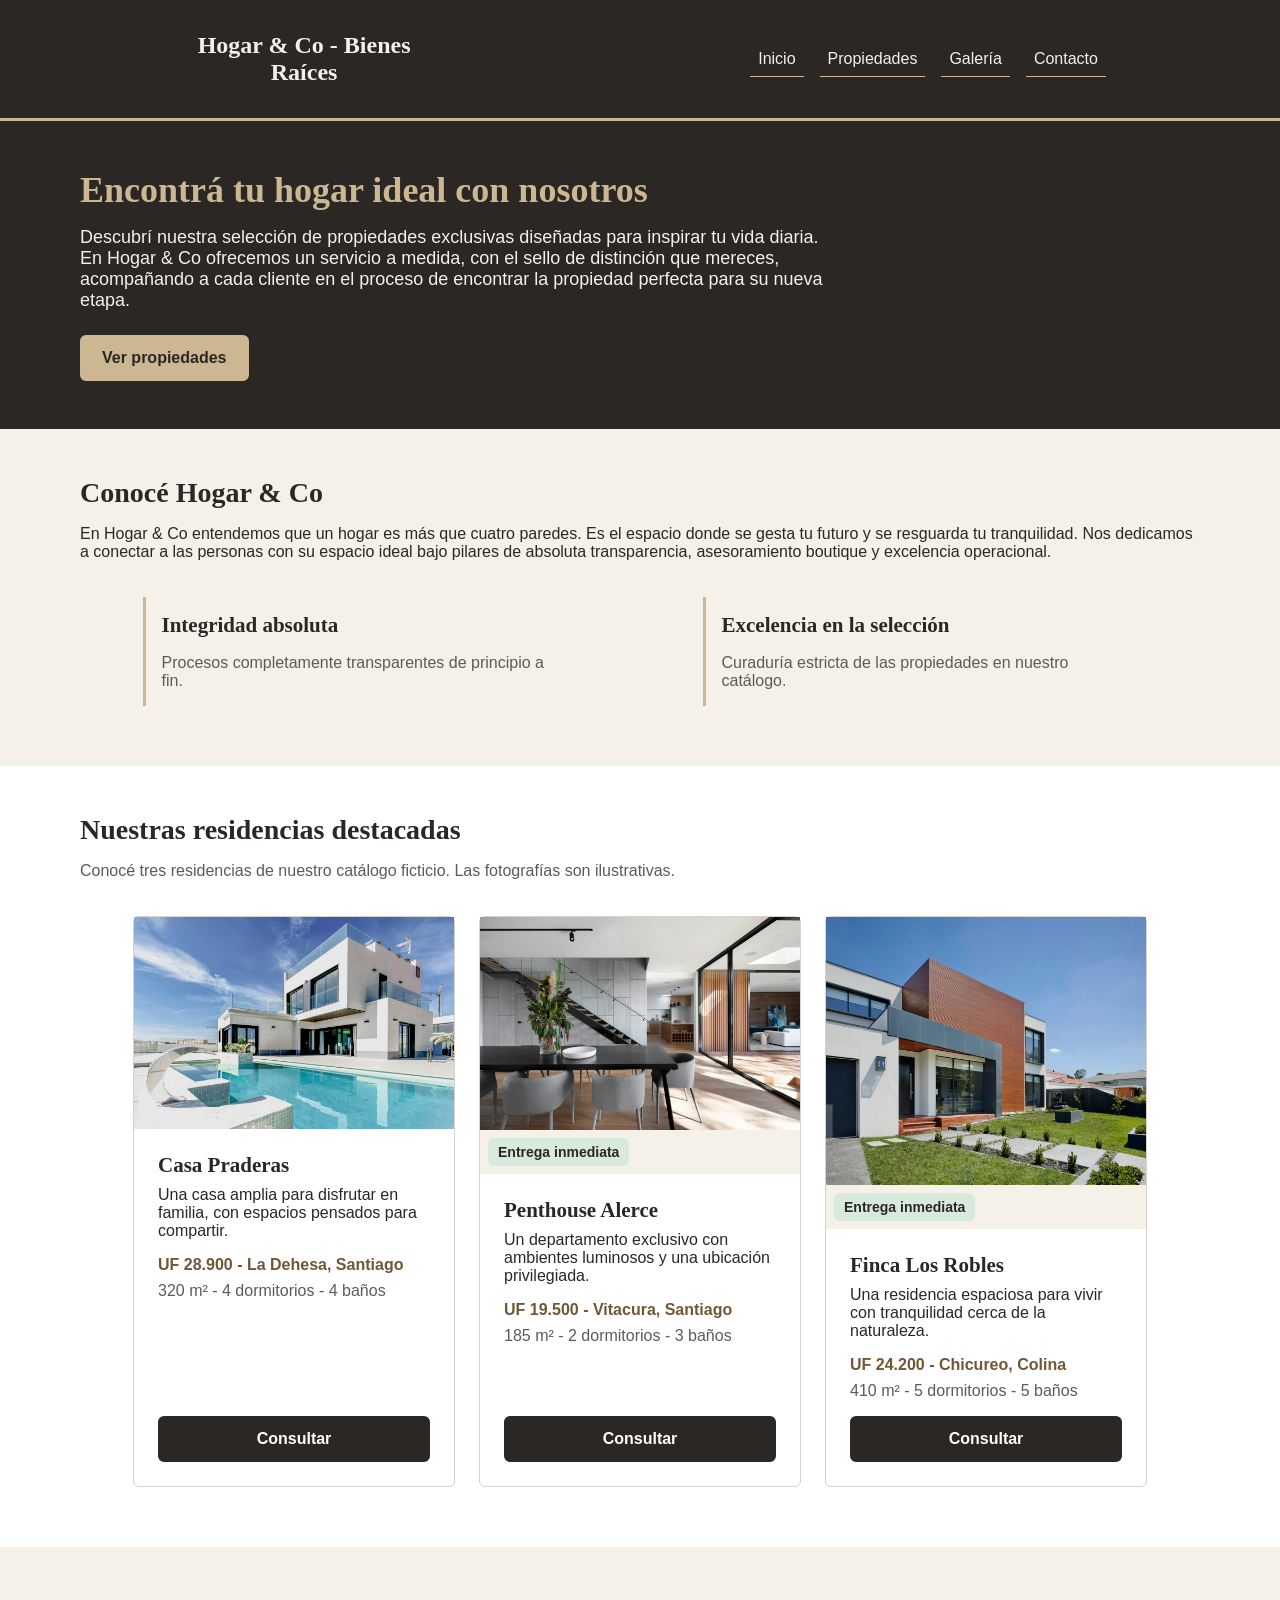
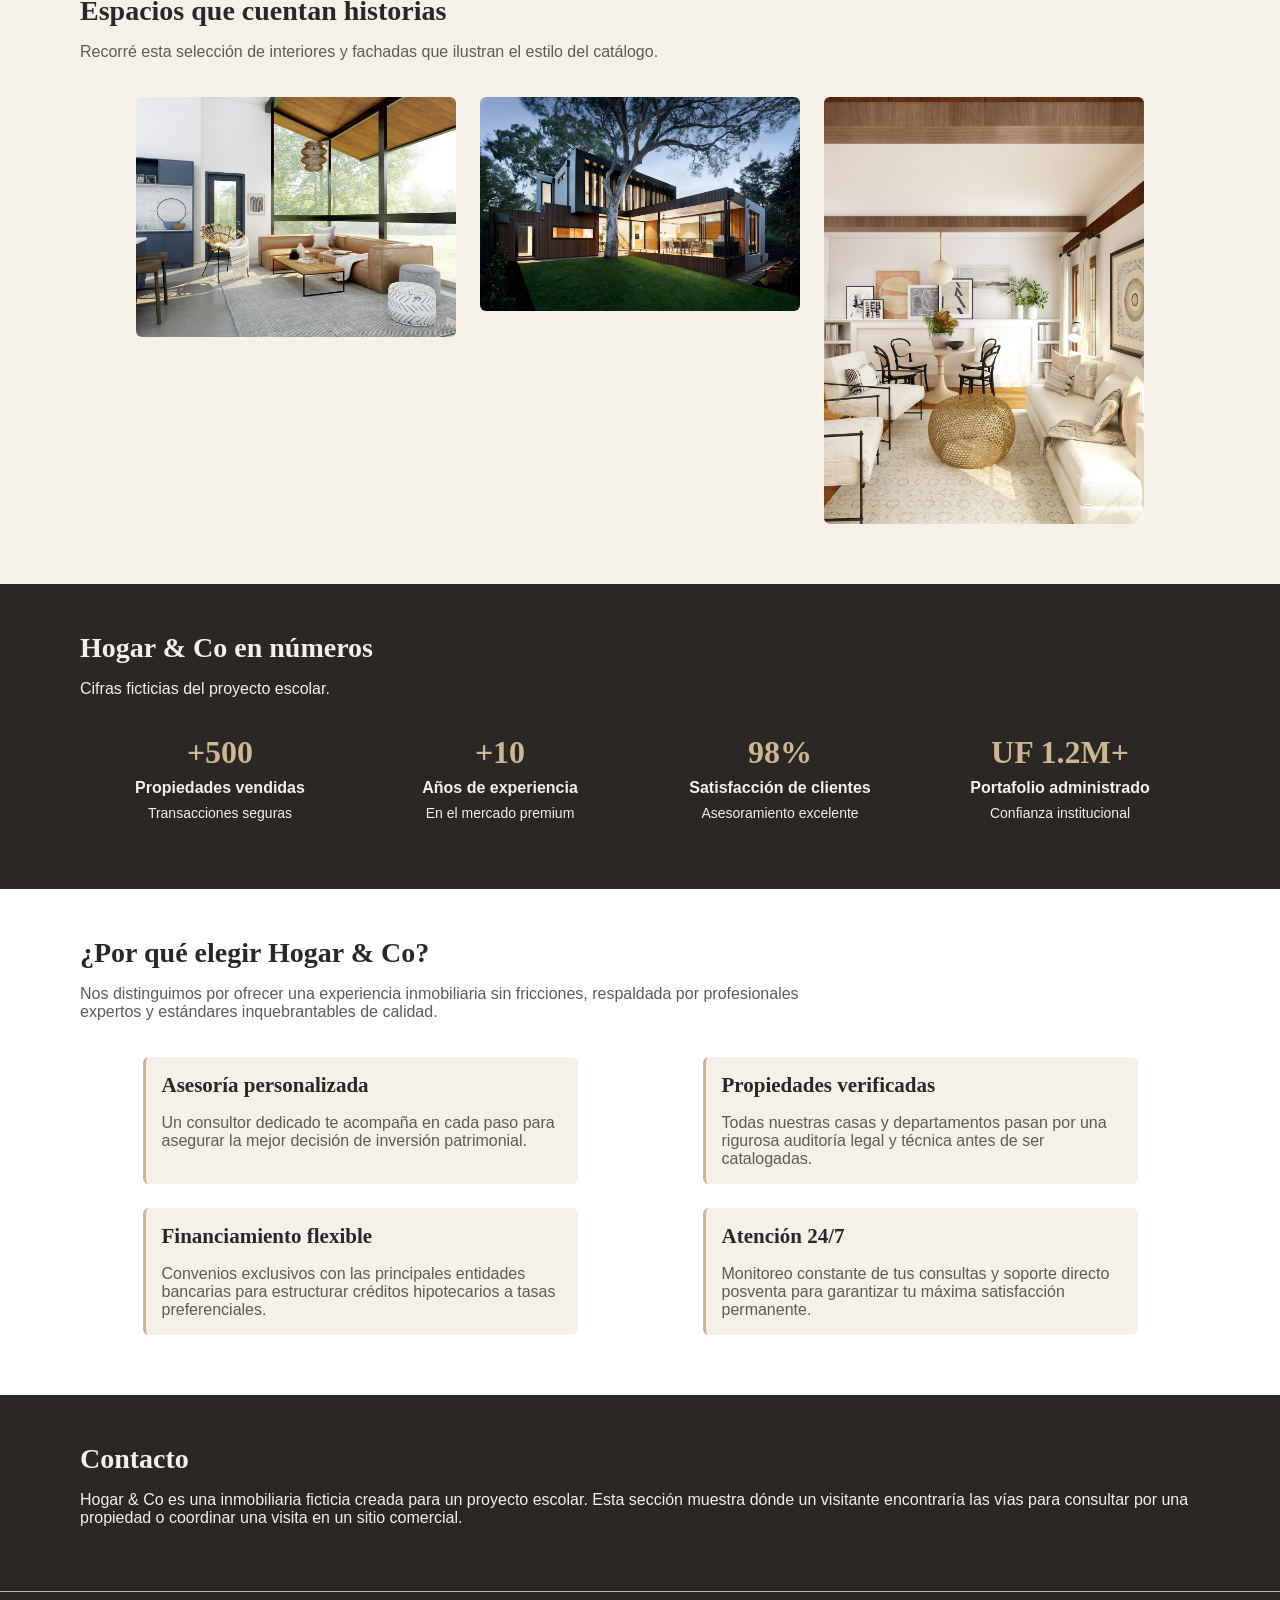
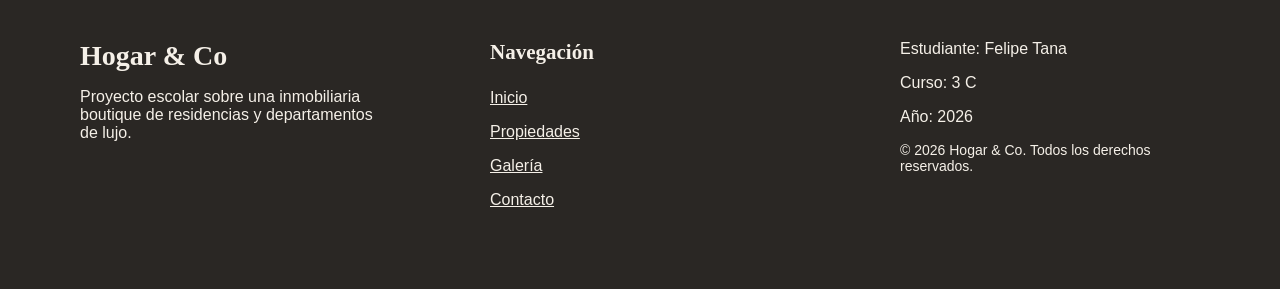
==== commit da46e307: "Completar la revisión final de Hogar & Co" ====
--- a/index.html
+++ b/index.html
@@ -3,16 +3,14 @@
 <head>
   <meta charset="UTF-8">
   <meta name="viewport" content="width=device-width, initial-scale=1.0">
-  <title>Hogar & Co | Inmobiliaria Boutique</title>
+  <title>Hogar &amp; Co | Inmobiliaria Boutique</title>
   <link rel="stylesheet" href="styles.css">
 </head>
 <body>
 
   <header class="site-header">
     <div class="site-header__brand">
-      <!-- Espacio reservado para agregar el logo más adelante. -->
-      <div class="site-header__logo"></div>
-      <h1 class="site-header__title">Hogar & Co - Bienes Raíces</h1>
+      <h1 class="site-header__title">Hogar &amp; Co - Bienes Raíces</h1>
     </div>
 
     <nav class="nav" aria-label="Principal">
@@ -29,10 +27,10 @@
 
     <section class="hero" id="presentacion">
       <div class="container">
-        <h2 class="hero__title">Encuentra tu hogar ideal con nosotros</h2>
+        <h2 class="hero__title">Encontrá tu hogar ideal con nosotros</h2>
         <p class="hero__text">
-          Descubre nuestra selección de propiedades exclusivas diseñadas para inspirar tu vida diaria.
-          En Hogar & Co ofrecemos un servicio a medida, con el sello de distinción que mereces, acompañando
+          Descubrí nuestra selección de propiedades exclusivas diseñadas para inspirar tu vida diaria.
+          En Hogar &amp; Co ofrecemos un servicio a medida, con el sello de distinción que mereces, acompañando
           a cada cliente en el proceso de encontrar la propiedad perfecta para su nueva etapa.
         </p>
         <a class="btn btn--accent" href="#propiedades">Ver propiedades</a>
@@ -41,20 +39,20 @@
 
     <section class="section" id="sobre-nosotros">
       <div class="container">
-        <h2>Décadas construyendo sueños y asegurando tu legado</h2>
+        <h2>Conocé Hogar &amp; Co</h2>
         <p>
-          En Hogar & Co entendemos que un hogar es más que cuatro paredes. Es el espacio donde se gesta
+          En Hogar &amp; Co entendemos que un hogar es más que cuatro paredes. Es el espacio donde se gesta
           tu futuro y se resguarda tu tranquilidad. Nos dedicamos a conectar a las personas con su espacio
           ideal bajo pilares de absoluta transparencia, asesoramiento boutique y excelencia operacional.
         </p>
 
         <div class="values">
           <div class="values__item">
-            <h3>Integridad Absoluta</h3>
+            <h3>Integridad absoluta</h3>
             <p>Procesos completamente transparentes de principio a fin.</p>
           </div>
           <div class="values__item">
-            <h3>Excelencia Exclusiva</h3>
+            <h3>Excelencia en la selección</h3>
             <p>Curaduría estricta de las propiedades en nuestro catálogo.</p>
           </div>
         </div>
@@ -63,14 +61,14 @@
 
     <section class="section section--alt" id="propiedades">
       <div class="container">
-        <h2>Nuestras Residencias Destacadas</h2>
-        <p class="section__intro">Explora nuestra exclusiva selección curada de residencias que combinan la más alta calidad arquitectónica con ubicaciones inigualables.</p>
+        <h2>Nuestras residencias destacadas</h2>
+        <p class="section__intro">Conocé tres residencias de nuestro catálogo ficticio. Las fotografías son ilustrativas.</p>
 
         <!-- Fotografías guardadas en imagenes/. Fuentes en imagenes/FUENTES.md. -->
         <div class="cards">
           <div class="card">
             <div class="card__media">
-              <img class="card__image" src="imagenes/casa-praderas.jpg" alt="Casa Praderas en La Dehesa, Santiago">
+              <img class="card__image" src="imagenes/casa-praderas.jpg" alt="Fotografía ilustrativa de una casa de arquitectura moderna">
             </div>
             <div class="card__body">
               <h3 class="card__title">Casa Praderas</h3>
@@ -83,7 +81,7 @@
 
           <div class="card">
             <div class="card__media">
-              <img class="card__image" src="imagenes/penthouse-alerce.jpg" alt="Penthouse Alerce en Vitacura, Santiago">
+              <img class="card__image" src="imagenes/penthouse-alerce.jpg" alt="Fotografía ilustrativa de un interior contemporáneo">
               <span class="badge">Entrega inmediata</span>
             </div>
             <div class="card__body">
@@ -97,7 +95,7 @@
 
           <div class="card">
             <div class="card__media">
-              <img class="card__image" src="imagenes/finca-los-robles.jpg" alt="Finca Los Robles en Chicureo, Colina">
+              <img class="card__image" src="imagenes/finca-los-robles.jpg" alt="Fotografía ilustrativa de una residencia amplia">
               <span class="badge">Entrega inmediata</span>
             </div>
             <div class="card__body">
@@ -114,12 +112,12 @@
 
     <section class="section" id="galeria">
       <div class="container">
-        <h2>Espacios que Cuentan Historias</h2>
-        <p class="section__intro">Recorre visualmente la sofisticación de los interiores y la majestuosidad de las fachadas que dan vida a nuestro catálogo inmobiliario.</p>
+        <h2>Espacios que cuentan historias</h2>
+        <p class="section__intro">Recorré esta selección de interiores y fachadas que ilustran el estilo del catálogo.</p>
 
         <div class="gallery">
-          <img class="gallery__image" src="imagenes/interior-1.jpg" alt="Interior moderno de una de nuestras propiedades">
-          <img class="gallery__image" src="imagenes/fachada-1.jpg" alt="Fachada exterior de una de nuestras propiedades">
+          <img class="gallery__image" src="imagenes/interior-1.jpg" alt="Interior moderno">
+          <img class="gallery__image" src="imagenes/fachada-1.jpg" alt="Fachada de una casa moderna">
           <img class="gallery__image" src="imagenes/living-1.jpg" alt="Living amplio con iluminación natural">
         </div>
       </div>
@@ -127,26 +125,27 @@
 
     <section class="section section--dark" id="datos-destacados">
       <div class="container">
-        <h2>Hogar & Co en números</h2>
+        <h2>Hogar &amp; Co en números</h2>
+        <p>Cifras ficticias del proyecto escolar.</p>
         <ul class="stats">
           <li class="stats__item">
             <span class="stats__number">+500</span>
-            <span class="stats__label">Propiedades Vendidas</span>
+            <span class="stats__label">Propiedades vendidas</span>
             <span class="stats__text">Transacciones seguras</span>
           </li>
           <li class="stats__item">
             <span class="stats__number">+10</span>
-            <span class="stats__label">Años de Experiencia</span>
+            <span class="stats__label">Años de experiencia</span>
             <span class="stats__text">En el mercado premium</span>
           </li>
           <li class="stats__item">
             <span class="stats__number">98%</span>
-            <span class="stats__label">Satisfacción Clientes</span>
+            <span class="stats__label">Satisfacción de clientes</span>
             <span class="stats__text">Asesoramiento excelente</span>
           </li>
           <li class="stats__item">
             <span class="stats__number">UF 1.2M+</span>
-            <span class="stats__label">Portafolio Administrado</span>
+            <span class="stats__label">Portafolio administrado</span>
             <span class="stats__text">Confianza institucional</span>
           </li>
         </ul>
@@ -155,25 +154,25 @@
 
     <section class="section section--alt" id="por-que-elegirnos">
       <div class="container">
-        <h2>¿Por qué elegir Hogar & Co?</h2>
+        <h2>¿Por qué elegir Hogar &amp; Co?</h2>
         <p class="section__intro">Nos distinguimos por ofrecer una experiencia inmobiliaria sin fricciones, respaldada por profesionales expertos y estándares inquebrantables de calidad.</p>
 
         <div class="features">
           <div class="features__item">
-            <h3>Asesoría Personalizada</h3>
+            <h3>Asesoría personalizada</h3>
             <p>Un consultor dedicado te acompaña en cada paso para asegurar la mejor decisión de inversión patrimonial.</p>
           </div>
           <div class="features__item">
-            <h3>Propiedades Verificadas</h3>
+            <h3>Propiedades verificadas</h3>
             <p>Todas nuestras casas y departamentos pasan por una rigurosa auditoría legal y técnica antes de ser catalogadas.</p>
           </div>
           <div class="features__item">
-            <h3>Financiamiento Flexible</h3>
-            <p>Convenios exclusivos con principales entidades bancarias para estructurar créditos hipotecarios a tasas preferenciales.</p>
+            <h3>Financiamiento flexible</h3>
+            <p>Convenios exclusivos con las principales entidades bancarias para estructurar créditos hipotecarios a tasas preferenciales.</p>
           </div>
           <div class="features__item">
             <h3>Atención 24/7</h3>
-            <p>Monitoreo constante de tus consultas y soporte directo post-venta para garantizar tu máxima satisfacción permanente.</p>
+            <p>Monitoreo constante de tus consultas y soporte directo posventa para garantizar tu máxima satisfacción permanente.</p>
           </div>
         </div>
       </div>
@@ -181,11 +180,8 @@
 
     <section class="section section--dark" id="contacto">
       <div class="container">
-        <h2>¿Listo para dar el siguiente gran paso?</h2>
-        <p>Agenda una reunión presencial en nuestras oficinas o solicita una videollamada personalizada con uno de nuestros ejecutivos senior. Tu próximo hogar te espera.</p>
-        <p class="contact__phone">Llámanos: <a class="contact__link" href="tel:+56912345678">+56 9 1234 5678</a></p>
-
-        <p>Seguinos también en nuestra red social: <a class="contact__link" href="https://www.instagram.com" target="_blank" rel="noopener noreferrer">Instagram de Hogar & Co</a></p>
+        <h2>Contacto</h2>
+        <p>Hogar &amp; Co es una inmobiliaria ficticia creada para un proyecto escolar. Esta sección muestra dónde un visitante encontraría las vías para consultar por una propiedad o coordinar una visita en un sitio comercial.</p>
       </div>
     </section>
 
@@ -194,8 +190,8 @@
   <footer class="site-footer">
     <div class="container site-footer__inner">
       <div class="site-footer__column">
-        <h2>Hogar & Co</h2>
-        <p>La inmobiliaria boutique líder en residencias y departamentos de lujo. Tu próximo hogar te espera.</p>
+        <h2>Hogar &amp; Co</h2>
+        <p>Proyecto escolar sobre una inmobiliaria boutique de residencias y departamentos de lujo.</p>
       </div>
 
       <nav class="site-footer__column" aria-label="Pie de página">
@@ -212,7 +208,7 @@
         <p>Estudiante: Felipe Tana</p>
         <p>Curso: 3 C</p>
         <p>Año: 2026</p>
-        <p class="site-footer__copy">&copy; 2026 Hogar & Co. Todos los derechos reservados.</p>
+        <p class="site-footer__copy">&copy; 2026 Hogar &amp; Co. Todos los derechos reservados.</p>
       </div>
     </div>
   </footer>
--- a/styles.css
+++ b/styles.css
@@ -111,12 +111,6 @@
   margin: var(--espacio-pequeno) 0;
 }
 
-.site-header__logo {
-  width: 56px;
-  height: 56px;
-  margin: var(--espacio-pequeno);
-}
-
 .site-header__title {
   max-width: 260px;
   margin: var(--espacio-pequeno);
@@ -245,6 +239,7 @@
 
 .card__body {
   display: flex;
+  flex: 1;
   flex-direction: column;
   padding: var(--espacio-grande);
 }
@@ -263,6 +258,7 @@
 }
 
 .card__link {
+  margin-top: auto;
   text-align: center;
 }
 
@@ -284,7 +280,7 @@
   background-color: var(--color-superficie);
 }
 
-/* 8. Cifras y contacto. */
+/* 8. Cifras. */
 .stats {
   display: flex;
   flex-wrap: wrap;
@@ -314,15 +310,6 @@
 .stats__label { font-weight: bold; }
 .stats__text { font-size: 14px; }
 
-.contact__phone {
-  font-size: 22px;
-}
-
-.contact__link {
-  display: inline-block;
-  color: var(--color-acento);
-}
-
 /* 9. Pie de página: las columnas se acomodan con flex-wrap. */
 .site-footer {
   padding: var(--espacio-seccion) 0;
